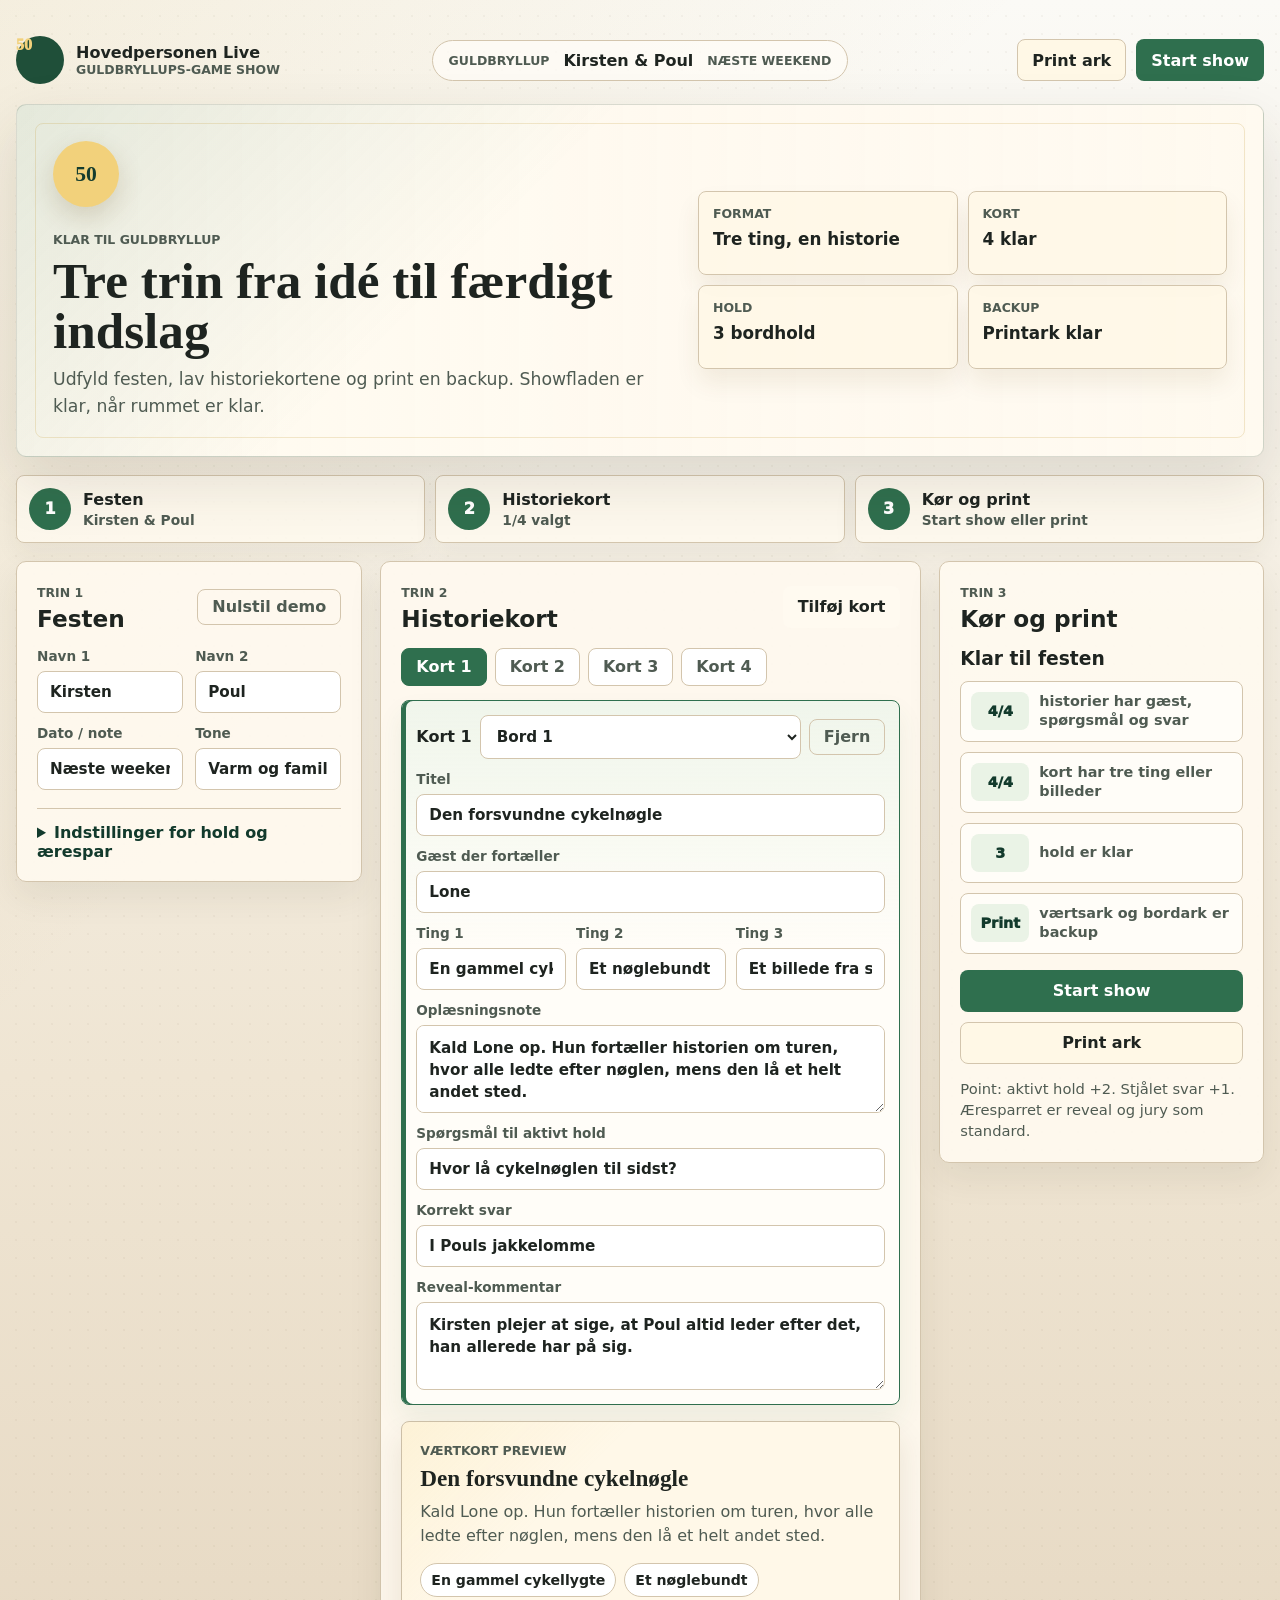
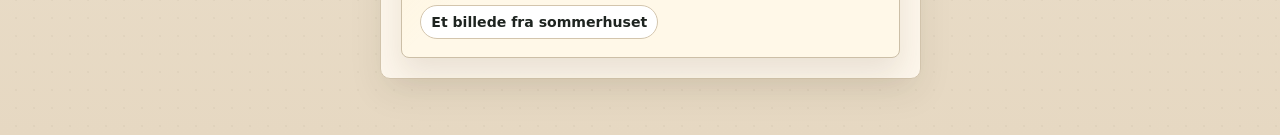
==== index.html @ b7a93ae7 "Initial commit" ====
<!doctype html>
<html lang="da">
  <head>
    <meta charset="UTF-8" />
    <meta name="viewport" content="width=device-width, initial-scale=1.0" />
    <title>Hovedpersonen Live - Guldbryllup</title>
    <link rel="stylesheet" href="./src/styles.css" />
  </head>
  <body>
    <div id="root"></div>
    <script src="./src/content.js"></script>
    <script src="./src/game.js"></script>
    <script src="./src/app.js"></script>
  </body>
</html>
---- src/styles.css ----
:root {
  color-scheme: light;
  --bg: #efe5d3;
  --ink: #1e2420;
  --muted: #4f5b52;
  --stage-muted: rgba(255, 255, 255, 0.7);
  --line: #d3c5ad;
  --surface: #fffaf0;
  --surface-2: #eaf3e6;
  --green: #2f6f4e;
  --green-dark: #123a2c;
  --gold: #c59a36;
  --red: #a84032;
  --blue: #263f63;
  --shadow: 0 24px 60px rgba(56, 47, 30, 0.13);
  font-family: Inter, ui-sans-serif, system-ui, -apple-system, BlinkMacSystemFont, "Segoe UI", sans-serif;
}

* {
  box-sizing: border-box;
}

body {
  margin: 0;
  min-width: 320px;
  background:
    radial-gradient(circle at 16px 16px, rgba(83, 66, 34, 0.045) 0 1px, transparent 1px 100%),
    linear-gradient(135deg, rgba(197, 154, 54, 0.12), transparent 34%),
    linear-gradient(180deg, #fbfaf6 0%, var(--bg) 62%, #e6d8c2 100%);
  background-size: 18px 18px, auto, auto;
  color: var(--ink);
}

button,
input,
textarea,
select {
  font: inherit;
}

button {
  min-height: 42px;
  border: 1px solid transparent;
  border-radius: 8px;
  padding: 0 14px;
  background: var(--surface);
  color: var(--ink);
  font-weight: 800;
  cursor: pointer;
}

button:hover,
button:focus-visible {
  border-color: var(--gold);
  outline: none;
}

.primary {
  background: var(--green);
  color: white;
}

.secondary {
  background: #fff8e6;
  border-color: var(--line);
}

.success {
  background: var(--green-dark);
  color: white;
}

.danger {
  background: var(--red);
  color: white;
}

.ghost {
  min-height: 36px;
  background: transparent;
  border-color: var(--line);
  color: var(--muted);
}

.app-shell {
  width: min(1480px, calc(100% - 32px));
  margin: 0 auto;
  padding: 22px 0 56px;
}

.top-bar {
  display: grid;
  grid-template-columns: 1fr auto 1fr;
  gap: 16px;
  align-items: center;
  padding: 14px 0 20px;
}

.brand,
.event-summary,
.top-actions,
.section-title,
.panel-heading,
.host-controls,
.stage-rail,
.score-strip,
.steal-actions {
  display: flex;
  align-items: center;
}

.brand {
  gap: 12px;
}

.brand-mark {
  display: grid;
  place-items: center;
  width: 48px;
  height: 48px;
  border-radius: 50%;
  background: #1f4f39;
  color: #f2d17b;
  font-family: Georgia, "Times New Roman", serif;
  font-weight: 950;
}

.brand strong,
.brand span,
.event-summary strong,
.event-summary span {
  display: block;
}

.brand div > span,
.event-summary span,
.label {
  color: var(--muted);
  font-size: 0.78rem;
  font-weight: 850;
  letter-spacing: 0;
  text-transform: uppercase;
}

.event-summary {
  justify-self: center;
  gap: 14px;
  padding: 10px 16px;
  border: 1px solid var(--line);
  border-radius: 999px;
  background: rgba(255, 253, 248, 0.76);
}

.top-actions {
  justify-self: end;
  gap: 10px;
}

.setup-hero {
  position: relative;
  display: grid;
  grid-template-columns: minmax(320px, 1.08fr) minmax(360px, 0.92fr);
  gap: 24px;
  align-items: center;
  border: 1px solid rgba(49, 74, 55, 0.18);
  border-radius: 10px;
  padding: clamp(22px, 3vw, 36px);
  background:
    linear-gradient(135deg, rgba(47, 111, 78, 0.13), transparent 38%),
    linear-gradient(90deg, rgba(255, 250, 240, 0.96), rgba(255, 250, 240, 0.82)),
    var(--surface);
  box-shadow: var(--shadow);
}

.setup-hero::after {
  content: "";
  position: absolute;
  inset: 18px;
  border: 1px solid rgba(197, 154, 54, 0.22);
  border-radius: 8px;
  pointer-events: none;
}

.setup-hero-copy {
  position: relative;
  z-index: 1;
}

.anniversary-seal {
  display: grid;
  place-items: center;
  width: 66px;
  height: 66px;
  margin-bottom: 22px;
  border-radius: 50%;
  background: #f2d17b;
  color: #143c2e;
  font-family: Georgia, "Times New Roman", serif;
  font-size: 1.35rem;
  font-weight: 900;
  box-shadow: 0 10px 26px rgba(94, 68, 18, 0.18);
}

.setup-hero h1 {
  max-width: 720px;
  margin: 8px 0 10px;
  font-family: Georgia, "Times New Roman", serif;
  font-size: clamp(2rem, 4vw, 4.5rem);
  font-weight: 700;
  line-height: 0.98;
  letter-spacing: 0;
}

.setup-hero p {
  max-width: 660px;
  margin: 0;
  color: var(--muted);
  font-size: 1.08rem;
  line-height: 1.55;
}

.ready-board {
  position: relative;
  z-index: 1;
  display: grid;
  grid-template-columns: repeat(2, minmax(0, 1fr));
  gap: 10px;
}

.ready-board div {
  min-height: 84px;
  border: 1px solid var(--line);
  border-radius: 8px;
  padding: 14px;
  background: rgba(255, 248, 230, 0.88);
  box-shadow: 0 14px 24px rgba(94, 68, 18, 0.08);
}

.ready-board span {
  display: block;
  color: var(--muted);
  font-size: 0.78rem;
  font-weight: 850;
  text-transform: uppercase;
}

.ready-board strong {
  display: block;
  margin-top: 8px;
  color: var(--ink);
  font-size: 1.05rem;
  line-height: 1.25;
}

.setup-flow {
  margin-top: 18px;
}

.setup-steps {
  display: grid;
  grid-template-columns: repeat(3, minmax(0, 1fr));
  gap: 10px;
  margin: 0 0 18px;
  padding: 0;
  list-style: none;
}

.setup-steps li {
  display: grid;
  grid-template-columns: 42px 1fr;
  gap: 12px;
  align-items: center;
  border: 1px solid var(--line);
  border-radius: 8px;
  padding: 12px;
  background: rgba(255, 250, 240, 0.82);
  box-shadow: 0 10px 24px rgba(56, 47, 30, 0.06);
}

.setup-steps li > span {
  display: grid;
  place-items: center;
  width: 42px;
  height: 42px;
  border-radius: 50%;
  background: var(--green);
  color: white;
  font-weight: 950;
}

.setup-steps strong,
.setup-steps em {
  display: block;
  min-width: 0;
}

.setup-steps em {
  margin-top: 3px;
  color: var(--muted);
  font-size: 0.86rem;
  font-style: normal;
  font-weight: 750;
}

.guided-workspace {
  display: grid;
  grid-template-columns: minmax(270px, 0.8fr) minmax(430px, 1.25fr) minmax(270px, 0.75fr);
  gap: 18px;
  align-items: start;
}

.show-stage {
  overflow: hidden;
  border: 1px solid rgba(49, 74, 55, 0.18);
  border-radius: 10px;
  background:
    radial-gradient(circle at 18% 15%, rgba(242, 209, 123, 0.18), transparent 34%),
    linear-gradient(135deg, rgba(18, 58, 44, 0.98), rgba(8, 31, 25, 0.98)),
    #123a2c;
  color: white;
  box-shadow: var(--shadow);
}

.stage-rail {
  justify-content: space-between;
  gap: 16px;
  padding: 16px 22px;
  border-bottom: 1px solid rgba(255, 255, 255, 0.16);
  color: var(--stage-muted);
  font-weight: 800;
}

.stage-grid {
  display: grid;
  grid-template-columns: minmax(260px, 0.78fr) minmax(360px, 1.22fr);
  gap: 0;
  min-height: 430px;
}

.team-card,
.story-card,
.winner {
  padding: clamp(28px, 5vw, 58px);
}

.team-card {
  display: flex;
  flex-direction: column;
  justify-content: center;
  background:
    linear-gradient(135deg, rgba(255, 255, 255, 0.08), transparent),
    rgba(255, 255, 255, 0.05);
}

.team-card h1,
.winner h1 {
  margin: 12px 0;
  font-size: clamp(2.4rem, 6vw, 5.8rem);
  line-height: 0.95;
  letter-spacing: 0;
}

.show-stage .team-card h1,
.show-stage .winner h1 {
  text-shadow: 0 10px 30px rgba(0, 0, 0, 0.18);
}

.team-card p,
.winner p {
  max-width: 580px;
  color: rgba(255, 255, 255, 0.88);
  font-size: clamp(1rem, 1.6vw, 1.25rem);
  line-height: 1.5;
}

.score-line {
  margin-top: 28px;
  width: fit-content;
  max-width: 100%;
  border: 1px solid rgba(242, 209, 123, 0.44);
  border-radius: 8px;
  padding: 12px 14px;
  background: rgba(242, 209, 123, 0.14);
  color: #fff1bd;
  font-weight: 900;
}

.team-card .label,
.show-stage .label {
  color: var(--stage-muted);
}

.story-card .label,
.setup-hero .label,
.panel .label,
.cases-panel .label {
  color: var(--muted);
}

.story-card {
  background:
    linear-gradient(180deg, rgba(255, 255, 255, 0.76), transparent 42%),
    var(--surface);
  color: var(--ink);
}

.story-card h2 {
  margin: 12px 0 24px;
  font-size: clamp(2rem, 4vw, 4.4rem);
  line-height: 1.03;
  letter-spacing: 0;
}

.clue-grid {
  display: grid;
  grid-template-columns: repeat(3, minmax(0, 1fr));
  gap: 12px;
}

.clue-grid div {
  min-height: 116px;
  border: 1px solid var(--line);
  border-radius: 8px;
  padding: 14px;
  background: #fbf1db;
  box-shadow: inset 0 0 0 1px rgba(255, 255, 255, 0.55);
}

.clue-grid span {
  display: grid;
  place-items: center;
  width: 28px;
  height: 28px;
  border-radius: 50%;
  background: var(--green);
  color: white;
  font-weight: 900;
}

.clue-grid strong {
  display: block;
  margin-top: 16px;
  font-size: 1.08rem;
  line-height: 1.25;
}

.story-prompt {
  margin: 22px 0 0;
  color: var(--muted);
  font-size: 1.05rem;
  line-height: 1.55;
}

.steal-panel {
  display: grid;
  grid-template-columns: 220px 1fr;
  gap: 20px;
  padding: 18px 22px;
  background: #fff8e6;
  color: var(--ink);
}

.steal-panel p {
  margin: 6px 0 0;
  color: var(--muted);
}

.steal-actions {
  flex-wrap: wrap;
  gap: 10px;
}

.host-controls {
  justify-content: flex-end;
  gap: 10px;
  padding: 18px 22px;
  background: rgba(0, 0, 0, 0.16);
}

.winner {
  min-height: 360px;
}

.workspace {
  display: grid;
  grid-template-columns: minmax(320px, 0.9fr) minmax(420px, 1.1fr);
  gap: 18px;
  margin-top: 18px;
}

.panel,
.scoreboard {
  border: 1px solid var(--line);
  border-radius: 10px;
  background: rgba(255, 250, 240, 0.9);
  box-shadow: 0 14px 34px rgba(56, 47, 30, 0.08);
}

.panel {
  padding: 20px;
}

.panel-heading,
.section-title {
  justify-content: space-between;
  gap: 14px;
  margin-bottom: 16px;
}

h2,
h3,
p {
  margin-top: 0;
}

.panel h2,
.section-title h2 {
  margin: 4px 0 0;
  font-size: 1.45rem;
  letter-spacing: 0;
}

.form-grid {
  display: grid;
  grid-template-columns: repeat(2, minmax(0, 1fr));
  gap: 12px;
}

label {
  display: grid;
  gap: 7px;
  color: var(--muted);
  font-size: 0.85rem;
  font-weight: 850;
}

input,
textarea,
select {
  width: 100%;
  border: 1px solid var(--line);
  border-radius: 8px;
  padding: 11px 12px;
  background: white;
  color: var(--ink);
  font-size: 0.95rem;
  font-weight: 650;
}

textarea {
  min-height: 88px;
  resize: vertical;
  line-height: 1.45;
}

input:focus,
textarea:focus,
select:focus {
  border-color: var(--green);
  outline: 3px solid rgba(47, 111, 78, 0.15);
}

.team-editor {
  margin-top: 22px;
}

.advanced-settings {
  margin-top: 18px;
  border-top: 1px solid var(--line);
  padding-top: 14px;
}

.advanced-settings summary {
  color: var(--green-dark);
  font-weight: 900;
  cursor: pointer;
}

.advanced-settings summary:focus-visible {
  outline: 3px solid rgba(47, 111, 78, 0.15);
  outline-offset: 4px;
}

.advanced-settings .form-grid {
  margin-top: 14px;
}

.team-row {
  display: grid;
  grid-template-columns: 1fr 94px auto;
  gap: 8px;
  margin-bottom: 8px;
}

.case-tabs {
  display: flex;
  flex-wrap: wrap;
  gap: 8px;
  margin-bottom: 14px;
}

.case-tabs button {
  min-height: 38px;
  border-color: var(--line);
  background: white;
  color: var(--muted);
}

.case-tabs button.active {
  border-color: var(--green);
  background: var(--green);
  color: white;
}

.case-list {
  display: grid;
  gap: 14px;
}

.case-card {
  display: grid;
  gap: 12px;
  border: 1px solid var(--line);
  border-radius: 8px;
  padding: 14px;
  background: #fffdf8;
}

.case-card.active {
  border-color: var(--green);
  box-shadow: inset 4px 0 0 var(--green), 0 14px 26px rgba(47, 111, 78, 0.08);
}

.story-editor-card {
  background:
    linear-gradient(180deg, rgba(234, 243, 230, 0.72), transparent 35%),
    #fffdf8;
}

.case-head {
  display: grid;
  grid-template-columns: auto 1fr auto;
  gap: 8px;
  align-items: center;
}

.case-select {
  background: var(--surface-2);
  color: var(--green-dark);
}

.clue-editor {
  display: grid;
  grid-template-columns: repeat(3, minmax(0, 1fr));
  gap: 10px;
}

.scoreboard {
  margin-top: 18px;
  padding: 20px;
}

.host-card-preview {
  margin-top: 16px;
  border: 1px solid #ccbfa7;
  border-radius: 8px;
  padding: 18px;
  background:
    linear-gradient(135deg, rgba(242, 209, 123, 0.16), transparent 32%),
    #fff8e8;
  box-shadow: 0 16px 30px rgba(70, 50, 20, 0.1);
}

.host-card-preview h3 {
  margin: 6px 0 8px;
  font-family: Georgia, "Times New Roman", serif;
  font-size: 1.45rem;
}

.host-card-preview p {
  color: var(--muted);
  line-height: 1.48;
}

.host-card-preview div {
  display: flex;
  flex-wrap: wrap;
  gap: 8px;
}

.host-card-preview div span {
  border: 1px solid var(--line);
  border-radius: 999px;
  padding: 8px 10px;
  background: white;
  font-size: 0.88rem;
  font-weight: 850;
}

.score-strip {
  flex-wrap: wrap;
  gap: 10px;
}

.score-chip {
  display: grid;
  grid-template-columns: 32px minmax(90px, auto) auto;
  gap: 10px;
  align-items: center;
  min-height: 54px;
  border: 1px solid var(--line);
  border-radius: 8px;
  padding: 10px 12px;
  background: white;
}

.score-chip span {
  display: grid;
  place-items: center;
  width: 32px;
  height: 32px;
  border-radius: 50%;
  background: #f2d17b;
  font-weight: 950;
}

.score-chip strong {
  min-width: 0;
}

.score-chip em {
  color: var(--green-dark);
  font-style: normal;
  font-weight: 950;
}

.run-panel {
  position: sticky;
  top: 14px;
}

.readiness-list {
  display: grid;
  gap: 10px;
}

.readiness-list h3 {
  margin-bottom: 2px;
}

.readiness-list div {
  display: grid;
  grid-template-columns: 58px 1fr;
  gap: 10px;
  align-items: center;
  border: 1px solid var(--line);
  border-radius: 8px;
  padding: 10px;
  background: #fffdf8;
}

.readiness-list span {
  display: grid;
  place-items: center;
  min-height: 38px;
  border-radius: 8px;
  background: var(--surface-2);
  color: var(--green-dark);
  font-size: 0.9rem;
  font-weight: 950;
}

.readiness-list p {
  margin: 0;
  color: var(--muted);
  font-size: 0.9rem;
  font-weight: 750;
  line-height: 1.35;
}

.run-actions {
  display: grid;
  gap: 10px;
  margin-top: 16px;
}

.run-note {
  margin: 14px 0 0;
  color: var(--muted);
  font-size: 0.92rem;
  line-height: 1.45;
}

.print-sheets {
  display: none;
}

.print-sheets section {
  break-inside: avoid;
}

@media (max-width: 980px) {
  .top-bar,
  .setup-hero,
  .workspace,
  .guided-workspace,
  .setup-steps,
  .stage-grid,
  .steal-panel {
    grid-template-columns: 1fr;
  }

  .event-summary,
  .top-actions {
    justify-self: stretch;
  }

  .event-summary,
  .top-actions,
  .host-controls {
    flex-wrap: wrap;
  }

  .stage-grid {
    min-height: auto;
  }

  .clue-grid,
  .ready-board,
  .clue-editor,
  .form-grid {
    grid-template-columns: 1fr;
  }

  .team-row,
  .case-head {
    grid-template-columns: 1fr;
  }

  .run-panel {
    position: static;
  }
}

@media print {
  body {
    background: white;
    color: black;
  }

  .top-bar,
  .setup-hero,
  .setup-flow,
  .show-stage,
  .workspace,
  .scoreboard {
    display: none !important;
  }

  .app-shell {
    width: auto;
    margin: 0;
    padding: 0;
  }

  .print-sheets {
    display: block;
    font-family: Georgia, "Times New Roman", serif;
  }

  .print-sheets article {
    page-break-after: always;
  }

  .print-sheets h2 {
    margin: 0 0 12px;
    border-bottom: 2px solid black;
    padding-bottom: 8px;
  }

  .print-sheets h3 {
    margin: 18px 0 8px;
  }

  .print-sheets p {
    margin: 0 0 7px;
    line-height: 1.35;
  }
}
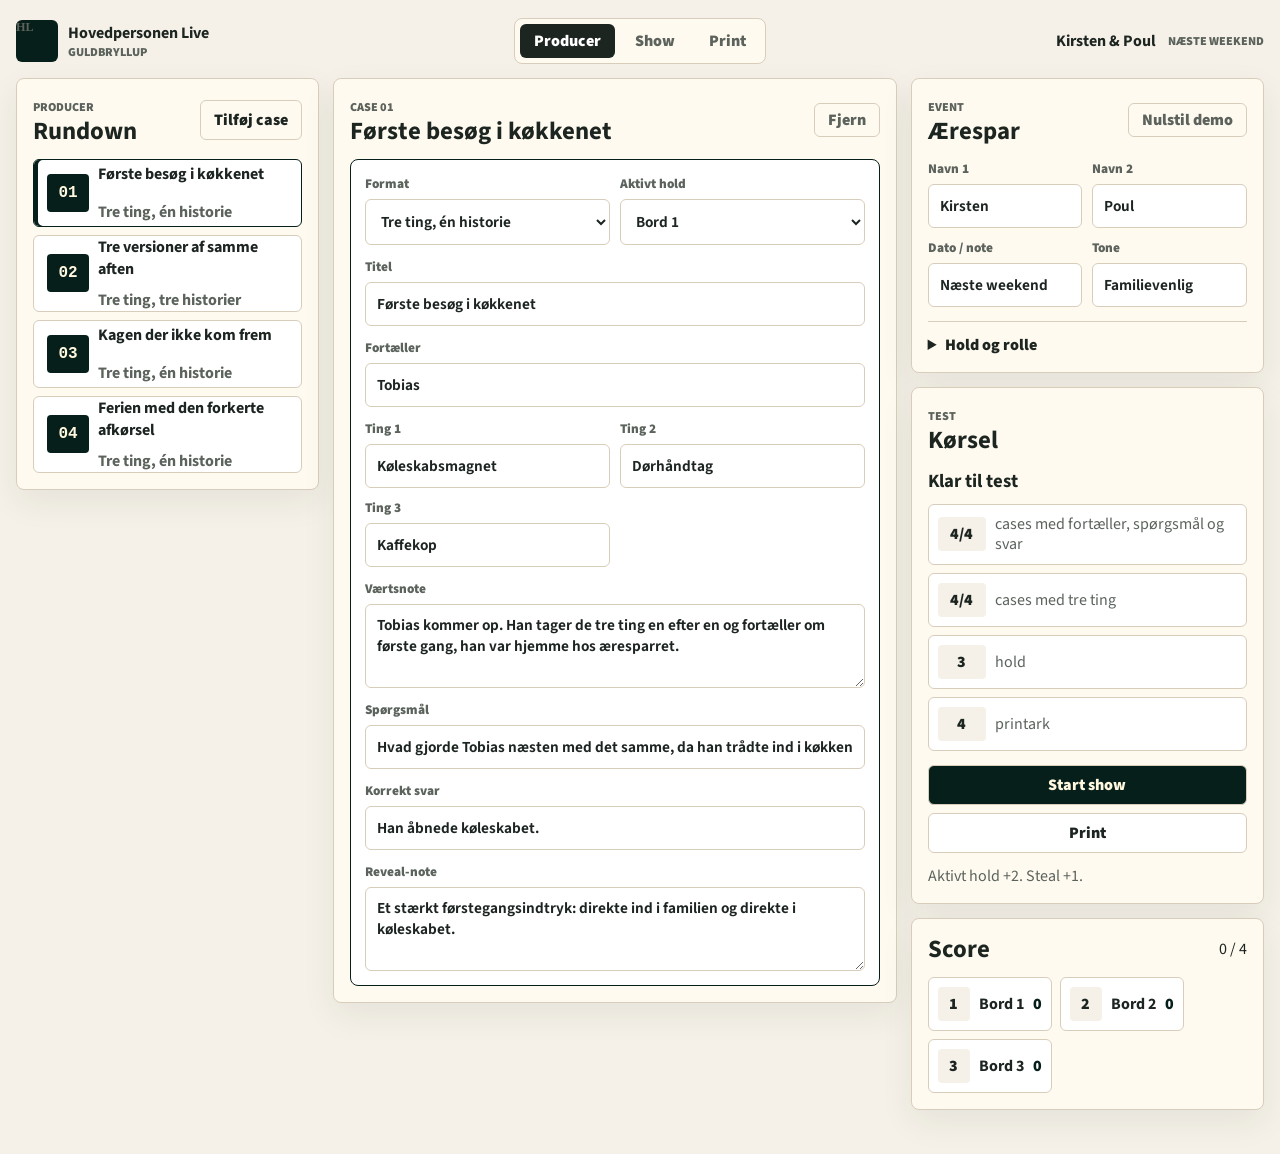
==== commit 34540435: "feat: rebuild Hovedpersonen Live show prototype" ====
--- a/index.html
+++ b/index.html
@@ -4,6 +4,9 @@
     <meta charset="UTF-8" />
     <meta name="viewport" content="width=device-width, initial-scale=1.0" />
     <title>Hovedpersonen Live - Guldbryllup</title>
+    <link rel="preconnect" href="https://fonts.googleapis.com" />
+    <link rel="preconnect" href="https://fonts.gstatic.com" crossorigin />
+    <link href="https://fonts.googleapis.com/css2?family=Source+Sans+3:wght@400;650;800;900&display=swap" rel="stylesheet" />
     <link rel="stylesheet" href="./src/styles.css" />
   </head>
   <body>
--- a/src/styles.css
+++ b/src/styles.css
@@ -1,19 +1,20 @@
 :root {
   color-scheme: light;
-  --bg: #efe5d3;
-  --ink: #1e2420;
-  --muted: #4f5b52;
-  --stage-muted: rgba(255, 255, 255, 0.7);
-  --line: #d3c5ad;
-  --surface: #fffaf0;
-  --surface-2: #eaf3e6;
-  --green: #2f6f4e;
-  --green-dark: #123a2c;
-  --gold: #c59a36;
-  --red: #a84032;
-  --blue: #263f63;
-  --shadow: 0 24px 60px rgba(56, 47, 30, 0.13);
-  font-family: Inter, ui-sans-serif, system-ui, -apple-system, BlinkMacSystemFont, "Segoe UI", sans-serif;
+  --paper: #f5f1e8;
+  --paper-strong: #fffaf0;
+  --ink: #1d2521;
+  --muted: #5b635c;
+  --line: #d8cdbb;
+  --stage: #061f1a;
+  --stage-panel: #10362d;
+  --stage-ink: #fff8df;
+  --stage-muted: rgba(255, 248, 223, 0.72);
+  --signal: #d7b35a;
+  --success: #2e6b47;
+  --danger: #a64235;
+  --info: #315d7d;
+  --shadow: 0 22px 70px rgba(29, 37, 33, 0.14);
+  font-family: "Source Sans 3", "Segoe UI", sans-serif;
 }
 
 * {
@@ -23,11 +24,7 @@
 body {
   margin: 0;
   min-width: 320px;
-  background:
-    radial-gradient(circle at 16px 16px, rgba(83, 66, 34, 0.045) 0 1px, transparent 1px 100%),
-    linear-gradient(135deg, rgba(197, 154, 54, 0.12), transparent 34%),
-    linear-gradient(180deg, #fbfaf6 0%, var(--bg) 62%, #e6d8c2 100%);
-  background-size: 18px 18px, auto, auto;
+  background: var(--paper);
   color: var(--ink);
 }
 
@@ -39,90 +36,93 @@
 }
 
 button {
-  min-height: 42px;
-  border: 1px solid transparent;
-  border-radius: 8px;
-  padding: 0 14px;
-  background: var(--surface);
+  min-height: 40px;
+  border: 1px solid var(--line);
+  border-radius: 6px;
+  padding: 0 13px;
+  background: var(--paper-strong);
   color: var(--ink);
-  font-weight: 800;
+  font-weight: 900;
   cursor: pointer;
 }
 
 button:hover,
-button:focus-visible {
-  border-color: var(--gold);
-  outline: none;
+button:focus-visible,
+input:focus,
+textarea:focus,
+select:focus,
+summary:focus-visible {
+  border-color: var(--info);
+  outline: 3px solid rgba(49, 93, 125, 0.18);
 }
 
 .primary {
-  background: var(--green);
+  background: var(--stage);
+  color: var(--stage-ink);
+}
+
+.secondary {
+  background: white;
+}
+
+.success {
+  background: var(--success);
   color: white;
 }
 
-.secondary {
-  background: #fff8e6;
-  border-color: var(--line);
-}
-
-.success {
-  background: var(--green-dark);
+.danger {
+  background: var(--danger);
   color: white;
 }
 
-.danger {
-  background: var(--red);
-  color: white;
-}
-
 .ghost {
-  min-height: 36px;
+  min-height: 34px;
   background: transparent;
-  border-color: var(--line);
   color: var(--muted);
 }
 
 .app-shell {
   width: min(1480px, calc(100% - 32px));
   margin: 0 auto;
-  padding: 22px 0 56px;
+  padding: 18px 0 44px;
 }
 
 .top-bar {
   display: grid;
-  grid-template-columns: 1fr auto 1fr;
-  gap: 16px;
+  grid-template-columns: minmax(220px, 1fr) auto minmax(220px, 1fr);
+  gap: 14px;
   align-items: center;
-  padding: 14px 0 20px;
+  margin-bottom: 14px;
 }
 
 .brand,
 .event-summary,
-.top-actions,
+.view-tabs,
+.panel-heading,
 .section-title,
-.panel-heading,
+.score-strip,
 .host-controls,
 .stage-rail,
-.score-strip,
-.steal-actions {
+.steal-actions,
+.print-toolbar {
   display: flex;
   align-items: center;
 }
 
 .brand {
-  gap: 12px;
+  gap: 10px;
 }
 
 .brand-mark {
   display: grid;
   place-items: center;
-  width: 48px;
-  height: 48px;
-  border-radius: 50%;
-  background: #1f4f39;
-  color: #f2d17b;
-  font-family: Georgia, "Times New Roman", serif;
-  font-weight: 950;
+  width: 42px;
+  height: 42px;
+  border-radius: 6px;
+  background: var(--stage);
+  color: var(--stage-ink);
+  font-family: Georgia, serif;
+  font-weight: 900;
 }
 
 .brand strong,
@@ -132,406 +132,153 @@
   display: block;
 }
 
-.brand div > span,
+.brand span,
 .event-summary span,
 .label {
   color: var(--muted);
-  font-size: 0.78rem;
-  font-weight: 850;
+  font-size: 0.76rem;
+  font-weight: 900;
   letter-spacing: 0;
   text-transform: uppercase;
 }
 
-.event-summary {
+.view-tabs {
   justify-self: center;
-  gap: 14px;
-  padding: 10px 16px;
-  border: 1px solid var(--line);
-  border-radius: 999px;
-  background: rgba(255, 253, 248, 0.76);
-}
-
-.top-actions {
-  justify-self: end;
-  gap: 10px;
-}
-
-.setup-hero {
-  position: relative;
-  display: grid;
-  grid-template-columns: minmax(320px, 1.08fr) minmax(360px, 0.92fr);
-  gap: 24px;
-  align-items: center;
-  border: 1px solid rgba(49, 74, 55, 0.18);
-  border-radius: 10px;
-  padding: clamp(22px, 3vw, 36px);
-  background:
-    linear-gradient(135deg, rgba(47, 111, 78, 0.13), transparent 38%),
-    linear-gradient(90deg, rgba(255, 250, 240, 0.96), rgba(255, 250, 240, 0.82)),
-    var(--surface);
-  box-shadow: var(--shadow);
-}
-
-.setup-hero::after {
-  content: "";
-  position: absolute;
-  inset: 18px;
-  border: 1px solid rgba(197, 154, 54, 0.22);
-  border-radius: 8px;
-  pointer-events: none;
-}
-
-.setup-hero-copy {
-  position: relative;
-  z-index: 1;
-}
-
-.anniversary-seal {
-  display: grid;
-  place-items: center;
-  width: 66px;
-  height: 66px;
-  margin-bottom: 22px;
-  border-radius: 50%;
-  background: #f2d17b;
-  color: #143c2e;
-  font-family: Georgia, "Times New Roman", serif;
-  font-size: 1.35rem;
-  font-weight: 900;
-  box-shadow: 0 10px 26px rgba(94, 68, 18, 0.18);
-}
-
-.setup-hero h1 {
-  max-width: 720px;
-  margin: 8px 0 10px;
-  font-family: Georgia, "Times New Roman", serif;
-  font-size: clamp(2rem, 4vw, 4.5rem);
-  font-weight: 700;
-  line-height: 0.98;
-  letter-spacing: 0;
-}
-
-.setup-hero p {
-  max-width: 660px;
-  margin: 0;
-  color: var(--muted);
-  font-size: 1.08rem;
-  line-height: 1.55;
-}
-
-.ready-board {
-  position: relative;
-  z-index: 1;
-  display: grid;
-  grid-template-columns: repeat(2, minmax(0, 1fr));
-  gap: 10px;
-}
-
-.ready-board div {
-  min-height: 84px;
+  gap: 6px;
   border: 1px solid var(--line);
   border-radius: 8px;
-  padding: 14px;
-  background: rgba(255, 248, 230, 0.88);
-  box-shadow: 0 14px 24px rgba(94, 68, 18, 0.08);
-}
-
-.ready-board span {
-  display: block;
+  padding: 5px;
+  background: var(--paper-strong);
+}
+
+.view-tabs button {
+  min-height: 34px;
+  border-color: transparent;
+  background: transparent;
   color: var(--muted);
-  font-size: 0.78rem;
-  font-weight: 850;
-  text-transform: uppercase;
-}
-
-.ready-board strong {
-  display: block;
-  margin-top: 8px;
-  color: var(--ink);
-  font-size: 1.05rem;
-  line-height: 1.25;
-}
-
-.setup-flow {
-  margin-top: 18px;
-}
-
-.setup-steps {
-  display: grid;
-  grid-template-columns: repeat(3, minmax(0, 1fr));
-  gap: 10px;
-  margin: 0 0 18px;
-  padding: 0;
-  list-style: none;
-}
-
-.setup-steps li {
-  display: grid;
-  grid-template-columns: 42px 1fr;
+}
+
+.view-tabs button.active {
+  background: var(--ink);
+  color: white;
+}
+
+.event-summary {
+  justify-self: end;
   gap: 12px;
-  align-items: center;
+  text-align: right;
+}
+
+.producer-grid {
+  display: grid;
+  grid-template-columns: minmax(250px, 0.72fr) minmax(420px, 1.34fr) minmax(300px, 0.84fr);
+  gap: 14px;
+  align-items: start;
+}
+
+.side-stack {
+  display: grid;
+  gap: 14px;
+}
+
+.panel,
+.print-preview {
   border: 1px solid var(--line);
   border-radius: 8px;
-  padding: 12px;
-  background: rgba(255, 250, 240, 0.82);
-  box-shadow: 0 10px 24px rgba(56, 47, 30, 0.06);
-}
-
-.setup-steps li > span {
-  display: grid;
-  place-items: center;
-  width: 42px;
-  height: 42px;
-  border-radius: 50%;
-  background: var(--green);
-  color: white;
-  font-weight: 950;
-}
-
-.setup-steps strong,
-.setup-steps em {
-  display: block;
-  min-width: 0;
-}
-
-.setup-steps em {
-  margin-top: 3px;
-  color: var(--muted);
-  font-size: 0.86rem;
-  font-style: normal;
-  font-weight: 750;
-}
-
-.guided-workspace {
-  display: grid;
-  grid-template-columns: minmax(270px, 0.8fr) minmax(430px, 1.25fr) minmax(270px, 0.75fr);
-  gap: 18px;
-  align-items: start;
-}
-
-.show-stage {
-  overflow: hidden;
-  border: 1px solid rgba(49, 74, 55, 0.18);
-  border-radius: 10px;
-  background:
-    radial-gradient(circle at 18% 15%, rgba(242, 209, 123, 0.18), transparent 34%),
-    linear-gradient(135deg, rgba(18, 58, 44, 0.98), rgba(8, 31, 25, 0.98)),
-    #123a2c;
-  color: white;
-  box-shadow: var(--shadow);
-}
-
-.stage-rail {
+  background: var(--paper-strong);
+  box-shadow: 0 12px 34px rgba(29, 37, 33, 0.07);
+}
+
+.panel {
+  padding: 16px;
+}
+
+.panel-heading,
+.section-title,
+.print-toolbar {
   justify-content: space-between;
-  gap: 16px;
-  padding: 16px 22px;
-  border-bottom: 1px solid rgba(255, 255, 255, 0.16);
-  color: var(--stage-muted);
-  font-weight: 800;
-}
-
-.stage-grid {
-  display: grid;
-  grid-template-columns: minmax(260px, 0.78fr) minmax(360px, 1.22fr);
-  gap: 0;
-  min-height: 430px;
-}
-
-.team-card,
-.story-card,
-.winner {
-  padding: clamp(28px, 5vw, 58px);
-}
-
-.team-card {
-  display: flex;
-  flex-direction: column;
-  justify-content: center;
-  background:
-    linear-gradient(135deg, rgba(255, 255, 255, 0.08), transparent),
-    rgba(255, 255, 255, 0.05);
-}
-
-.team-card h1,
-.winner h1 {
-  margin: 12px 0;
-  font-size: clamp(2.4rem, 6vw, 5.8rem);
-  line-height: 0.95;
-  letter-spacing: 0;
-}
-
-.show-stage .team-card h1,
-.show-stage .winner h1 {
-  text-shadow: 0 10px 30px rgba(0, 0, 0, 0.18);
-}
-
-.team-card p,
-.winner p {
-  max-width: 580px;
-  color: rgba(255, 255, 255, 0.88);
-  font-size: clamp(1rem, 1.6vw, 1.25rem);
-  line-height: 1.5;
-}
-
-.score-line {
-  margin-top: 28px;
-  width: fit-content;
-  max-width: 100%;
-  border: 1px solid rgba(242, 209, 123, 0.44);
-  border-radius: 8px;
-  padding: 12px 14px;
-  background: rgba(242, 209, 123, 0.14);
-  color: #fff1bd;
-  font-weight: 900;
-}
-
-.team-card .label,
-.show-stage .label {
-  color: var(--stage-muted);
-}
-
-.story-card .label,
-.setup-hero .label,
-.panel .label,
-.cases-panel .label {
-  color: var(--muted);
-}
-
-.story-card {
-  background:
-    linear-gradient(180deg, rgba(255, 255, 255, 0.76), transparent 42%),
-    var(--surface);
-  color: var(--ink);
-}
-
-.story-card h2 {
-  margin: 12px 0 24px;
-  font-size: clamp(2rem, 4vw, 4.4rem);
-  line-height: 1.03;
-  letter-spacing: 0;
-}
-
-.clue-grid {
-  display: grid;
-  grid-template-columns: repeat(3, minmax(0, 1fr));
   gap: 12px;
-}
-
-.clue-grid div {
-  min-height: 116px;
-  border: 1px solid var(--line);
-  border-radius: 8px;
-  padding: 14px;
-  background: #fbf1db;
-  box-shadow: inset 0 0 0 1px rgba(255, 255, 255, 0.55);
-}
-
-.clue-grid span {
-  display: grid;
-  place-items: center;
-  width: 28px;
-  height: 28px;
-  border-radius: 50%;
-  background: var(--green);
-  color: white;
-  font-weight: 900;
-}
-
-.clue-grid strong {
-  display: block;
-  margin-top: 16px;
-  font-size: 1.08rem;
-  line-height: 1.25;
-}
-
-.story-prompt {
-  margin: 22px 0 0;
-  color: var(--muted);
-  font-size: 1.05rem;
-  line-height: 1.55;
-}
-
-.steal-panel {
-  display: grid;
-  grid-template-columns: 220px 1fr;
-  gap: 20px;
-  padding: 18px 22px;
-  background: #fff8e6;
-  color: var(--ink);
-}
-
-.steal-panel p {
-  margin: 6px 0 0;
-  color: var(--muted);
-}
-
-.steal-actions {
-  flex-wrap: wrap;
-  gap: 10px;
-}
-
-.host-controls {
-  justify-content: flex-end;
-  gap: 10px;
-  padding: 18px 22px;
-  background: rgba(0, 0, 0, 0.16);
-}
-
-.winner {
-  min-height: 360px;
-}
-
-.workspace {
-  display: grid;
-  grid-template-columns: minmax(320px, 0.9fr) minmax(420px, 1.1fr);
-  gap: 18px;
-  margin-top: 18px;
-}
-
-.panel,
-.scoreboard {
-  border: 1px solid var(--line);
-  border-radius: 10px;
-  background: rgba(255, 250, 240, 0.9);
-  box-shadow: 0 14px 34px rgba(56, 47, 30, 0.08);
-}
-
-.panel {
-  padding: 20px;
-}
-
-.panel-heading,
-.section-title {
-  justify-content: space-between;
-  gap: 14px;
-  margin-bottom: 16px;
-}
-
+  margin-bottom: 14px;
+}
+
+h1,
 h2,
 h3,
 p {
   margin-top: 0;
 }
 
+h1,
+h2,
+.team-card h1,
+.story-card h2 {
+  letter-spacing: 0;
+}
+
 .panel h2,
-.section-title h2 {
-  margin: 4px 0 0;
-  font-size: 1.45rem;
-  letter-spacing: 0;
-}
-
-.form-grid {
+.print-toolbar h2 {
+  margin: 3px 0 0;
+  font-size: 1.55rem;
+  line-height: 1;
+}
+
+.rundown-list {
+  display: grid;
+  gap: 8px;
+}
+
+.rundown-row {
+  display: grid;
+  grid-template-columns: 42px 1fr;
+  gap: 9px;
+  align-items: center;
+  min-height: 68px;
+  width: 100%;
+  text-align: left;
+  background: white;
+}
+
+.rundown-row.active {
+  border-color: var(--stage);
+  box-shadow: inset 4px 0 0 var(--stage);
+}
+
+.rundown-row span {
+  grid-row: span 2;
+  display: grid;
+  place-items: center;
+  min-height: 38px;
+  border-radius: 4px;
+  background: var(--stage);
+  color: var(--stage-ink);
+  font-family: Consolas, "IBM Plex Mono", monospace;
+}
+
+.rundown-row strong,
+.rundown-row em {
+  min-width: 0;
+}
+
+.rundown-row em {
+  color: var(--muted);
+  font-style: normal;
+  font-weight: 700;
+}
+
+.form-grid,
+.case-head,
+.clue-editor {
   display: grid;
   grid-template-columns: repeat(2, minmax(0, 1fr));
-  gap: 12px;
+  gap: 10px;
 }
 
 label {
   display: grid;
-  gap: 7px;
+  gap: 6px;
   color: var(--muted);
-  font-size: 0.85rem;
-  font-weight: 850;
+  font-size: 0.83rem;
+  font-weight: 900;
 }
 
 input,
@@ -539,82 +286,46 @@
 select {
   width: 100%;
   border: 1px solid var(--line);
-  border-radius: 8px;
-  padding: 11px 12px;
+  border-radius: 6px;
+  padding: 10px 11px;
   background: white;
   color: var(--ink);
-  font-size: 0.95rem;
+  font-size: 0.96rem;
   font-weight: 650;
 }
 
 textarea {
-  min-height: 88px;
+  min-height: 84px;
   resize: vertical;
-  line-height: 1.45;
-}
-
-input:focus,
-textarea:focus,
-select:focus {
-  border-color: var(--green);
-  outline: 3px solid rgba(47, 111, 78, 0.15);
-}
-
+  line-height: 1.4;
+}
+
+.advanced-settings {
+  margin-top: 14px;
+  border-top: 1px solid var(--line);
+  padding-top: 12px;
+}
+
+.advanced-settings summary {
+  color: var(--ink);
+  font-weight: 900;
+  cursor: pointer;
+}
+
+.advanced-settings .form-grid,
 .team-editor {
-  margin-top: 22px;
-}
-
-.advanced-settings {
-  margin-top: 18px;
-  border-top: 1px solid var(--line);
-  padding-top: 14px;
-}
-
-.advanced-settings summary {
-  color: var(--green-dark);
-  font-weight: 900;
-  cursor: pointer;
-}
-
-.advanced-settings summary:focus-visible {
-  outline: 3px solid rgba(47, 111, 78, 0.15);
-  outline-offset: 4px;
-}
-
-.advanced-settings .form-grid {
-  margin-top: 14px;
+  margin-top: 12px;
 }
 
 .team-row {
   display: grid;
-  grid-template-columns: 1fr 94px auto;
+  grid-template-columns: 1fr 80px auto;
   gap: 8px;
   margin-bottom: 8px;
 }
 
-.case-tabs {
-  display: flex;
-  flex-wrap: wrap;
-  gap: 8px;
-  margin-bottom: 14px;
-}
-
-.case-tabs button {
-  min-height: 38px;
-  border-color: var(--line);
-  background: white;
-  color: var(--muted);
-}
-
-.case-tabs button.active {
-  border-color: var(--green);
-  background: var(--green);
-  color: white;
-}
-
-.case-list {
-  display: grid;
-  gap: 14px;
+.case-workbench {
+  min-width: 0;
 }
 
 .case-card {
@@ -623,222 +334,394 @@
   border: 1px solid var(--line);
   border-radius: 8px;
   padding: 14px;
-  background: #fffdf8;
+  background: white;
 }
 
 .case-card.active {
-  border-color: var(--green);
-  box-shadow: inset 4px 0 0 var(--green), 0 14px 26px rgba(47, 111, 78, 0.08);
-}
-
-.story-editor-card {
-  background:
-    linear-gradient(180deg, rgba(234, 243, 230, 0.72), transparent 35%),
-    #fffdf8;
-}
-
-.case-head {
-  display: grid;
-  grid-template-columns: auto 1fr auto;
+  border-color: var(--stage);
+}
+
+.option-editor {
+  display: grid;
+  grid-template-columns: repeat(3, minmax(0, 1fr));
+  gap: 10px;
+}
+
+fieldset {
+  min-width: 0;
+  margin: 0;
+  border: 1px solid var(--line);
+  border-radius: 6px;
+  padding: 10px;
+  background: #fbfaf6;
+}
+
+legend {
+  padding: 0 6px;
+  font-weight: 900;
+}
+
+.check-row {
+  display: flex;
+  grid-template-columns: none;
   gap: 8px;
   align-items: center;
-}
-
-.case-select {
-  background: var(--surface-2);
-  color: var(--green-dark);
-}
-
-.clue-editor {
-  display: grid;
-  grid-template-columns: repeat(3, minmax(0, 1fr));
-  gap: 10px;
-}
-
-.scoreboard {
-  margin-top: 18px;
-  padding: 20px;
-}
-
-.host-card-preview {
-  margin-top: 16px;
-  border: 1px solid #ccbfa7;
-  border-radius: 8px;
-  padding: 18px;
-  background:
-    linear-gradient(135deg, rgba(242, 209, 123, 0.16), transparent 32%),
-    #fff8e8;
-  box-shadow: 0 16px 30px rgba(70, 50, 20, 0.1);
-}
-
-.host-card-preview h3 {
-  margin: 6px 0 8px;
-  font-family: Georgia, "Times New Roman", serif;
-  font-size: 1.45rem;
-}
-
-.host-card-preview p {
-  color: var(--muted);
-  line-height: 1.48;
-}
-
-.host-card-preview div {
-  display: flex;
-  flex-wrap: wrap;
+  margin-top: 8px;
+}
+
+.check-row input {
+  width: auto;
+}
+
+.readiness-list {
+  display: grid;
   gap: 8px;
-}
-
-.host-card-preview div span {
-  border: 1px solid var(--line);
-  border-radius: 999px;
-  padding: 8px 10px;
-  background: white;
-  font-size: 0.88rem;
-  font-weight: 850;
-}
-
-.score-strip {
-  flex-wrap: wrap;
-  gap: 10px;
-}
-
-.score-chip {
-  display: grid;
-  grid-template-columns: 32px minmax(90px, auto) auto;
-  gap: 10px;
-  align-items: center;
-  min-height: 54px;
-  border: 1px solid var(--line);
-  border-radius: 8px;
-  padding: 10px 12px;
-  background: white;
-}
-
-.score-chip span {
-  display: grid;
-  place-items: center;
-  width: 32px;
-  height: 32px;
-  border-radius: 50%;
-  background: #f2d17b;
-  font-weight: 950;
-}
-
-.score-chip strong {
-  min-width: 0;
-}
-
-.score-chip em {
-  color: var(--green-dark);
-  font-style: normal;
-  font-weight: 950;
-}
-
-.run-panel {
-  position: sticky;
-  top: 14px;
-}
-
-.readiness-list {
-  display: grid;
-  gap: 10px;
 }
 
 .readiness-list h3 {
   margin-bottom: 2px;
 }
 
-.readiness-list div {
-  display: grid;
-  grid-template-columns: 58px 1fr;
-  gap: 10px;
+.readiness-list div,
+.score-chip {
+  display: grid;
+  grid-template-columns: 48px 1fr;
+  gap: 9px;
   align-items: center;
   border: 1px solid var(--line);
-  border-radius: 8px;
-  padding: 10px;
-  background: #fffdf8;
-}
-
-.readiness-list span {
+  border-radius: 6px;
+  padding: 9px;
+  background: white;
+}
+
+.readiness-list span,
+.score-chip span {
   display: grid;
   place-items: center;
-  min-height: 38px;
-  border-radius: 8px;
-  background: var(--surface-2);
-  color: var(--green-dark);
-  font-size: 0.9rem;
-  font-weight: 950;
+  min-height: 34px;
+  border-radius: 4px;
+  background: var(--paper);
+  font-weight: 900;
 }
 
 .readiness-list p {
   margin: 0;
   color: var(--muted);
-  font-size: 0.9rem;
-  font-weight: 750;
+  line-height: 1.3;
+}
+
+.run-actions {
+  display: grid;
+  gap: 8px;
+  margin-top: 14px;
+}
+
+.run-note {
+  margin: 12px 0 0;
+  color: var(--muted);
+}
+
+.score-strip {
+  flex-wrap: wrap;
+  gap: 8px;
+}
+
+.score-chip {
+  grid-template-columns: 32px 1fr auto;
+}
+
+.score-chip em {
+  color: var(--stage);
+  font-style: normal;
+  font-weight: 900;
+}
+
+.show-stage {
+  overflow: hidden;
+  min-height: calc(100vh - 110px);
+  border-radius: 8px;
+  background: var(--stage);
+  color: var(--stage-ink);
+  box-shadow: var(--shadow);
+}
+
+.stage-rail {
+  justify-content: space-between;
+  gap: 14px;
+  padding: 15px 20px;
+  border-bottom: 1px solid rgba(255, 248, 223, 0.16);
+  background: rgba(255, 255, 255, 0.04);
+  color: var(--stage-muted);
+  font-family: Consolas, "IBM Plex Mono", monospace;
+  font-weight: 900;
+}
+
+.stage-grid {
+  display: grid;
+  grid-template-columns: minmax(260px, 0.72fr) minmax(420px, 1.28fr);
+  min-height: calc(100vh - 230px);
+}
+
+.team-card,
+.story-card,
+.winner {
+  padding: clamp(30px, 5vw, 66px);
+}
+
+.team-card {
+  display: flex;
+  flex-direction: column;
+  justify-content: center;
+  background: var(--stage-panel);
+}
+
+.team-card h1,
+.winner h1 {
+  margin: 10px 0 16px;
+  font-family: Georgia, "Times New Roman", serif;
+  font-size: clamp(3.4rem, 8vw, 7.2rem);
+  line-height: 0.86;
+}
+
+.team-card p,
+.winner p {
+  max-width: 560px;
+  margin-bottom: 0;
+  color: var(--stage-muted);
+  font-size: clamp(1.1rem, 1.8vw, 1.45rem);
   line-height: 1.35;
 }
 
-.run-actions {
-  display: grid;
+.score-line {
+  width: fit-content;
+  max-width: 100%;
+  margin-top: 28px;
+  border: 1px solid rgba(215, 179, 90, 0.48);
+  border-radius: 6px;
+  padding: 12px 14px;
+  background: rgba(215, 179, 90, 0.14);
+  color: var(--stage-ink);
+  font-family: Consolas, "IBM Plex Mono", monospace;
+  font-weight: 900;
+}
+
+.show-stage .label {
+  color: var(--stage-muted);
+}
+
+.story-card {
+  display: flex;
+  flex-direction: column;
+  justify-content: center;
+  background: linear-gradient(180deg, rgba(255, 255, 255, 0.08), transparent 40%);
+}
+
+.story-card h2 {
+  max-width: 980px;
+  margin: 10px 0 24px;
+  font-family: Georgia, "Times New Roman", serif;
+  font-size: clamp(2.7rem, 5.2vw, 5.4rem);
+  line-height: 0.98;
+}
+
+.clue-grid,
+.choice-grid {
+  display: grid;
+  grid-template-columns: repeat(3, minmax(0, 1fr));
   gap: 10px;
-  margin-top: 16px;
-}
-
-.run-note {
-  margin: 14px 0 0;
+}
+
+.clue-grid div,
+.choice-grid div {
+  min-height: 120px;
+  border: 1px solid rgba(255, 248, 223, 0.24);
+  border-radius: 6px;
+  padding: 14px;
+  background: rgba(255, 248, 223, 0.08);
+}
+
+.choice-grid div.correct {
+  border-color: var(--signal);
+  background: rgba(215, 179, 90, 0.22);
+}
+
+.clue-grid span,
+.choice-grid span {
+  display: grid;
+  place-items: center;
+  width: 30px;
+  height: 30px;
+  border-radius: 4px;
+  background: var(--signal);
+  color: #17130b;
+  font-weight: 900;
+}
+
+.clue-grid strong,
+.choice-grid strong {
+  display: block;
+  margin-top: 18px;
+  font-size: 1.18rem;
+  line-height: 1.2;
+}
+
+.choice-grid p {
+  margin: 10px 0 0;
+  color: var(--stage-muted);
+  line-height: 1.35;
+}
+
+.story-prompt {
+  max-width: 900px;
+  margin: 22px 0 0;
+  color: var(--stage-muted);
+  font-size: clamp(1rem, 1.4vw, 1.2rem);
+  line-height: 1.45;
+}
+
+.show-stage.is-reveal .story-card {
+  background: linear-gradient(180deg, rgba(215, 179, 90, 0.16), transparent 45%);
+}
+
+.show-stage.is-reveal .story-card h2 {
+  color: #ffe19a;
+}
+
+.steal-panel {
+  display: grid;
+  grid-template-columns: 220px 1fr;
+  gap: 18px;
+  padding: 16px 20px;
+  background: #fff8df;
+  color: var(--ink);
+}
+
+.steal-panel p {
+  margin: 6px 0 0;
   color: var(--muted);
-  font-size: 0.92rem;
-  line-height: 1.45;
+}
+
+.steal-actions {
+  flex-wrap: wrap;
+  gap: 8px;
+}
+
+.host-controls {
+  justify-content: flex-end;
+  gap: 8px;
+  padding: 16px 20px;
+  background: rgba(0, 0, 0, 0.26);
+}
+
+.host-controls .secondary {
+  color: var(--ink);
+}
+
+.winner {
+  min-height: 520px;
+}
+
+.final-scores {
+  display: grid;
+  gap: 10px;
+  max-width: 720px;
+  margin-top: 28px;
+}
+
+.final-scores div {
+  display: grid;
+  grid-template-columns: 52px 1fr auto;
+  gap: 12px;
+  align-items: center;
+  border: 1px solid rgba(255, 248, 223, 0.22);
+  border-radius: 6px;
+  padding: 12px;
+  background: rgba(255, 255, 255, 0.06);
+}
+
+.final-scores span,
+.final-scores em {
+  font-family: Consolas, "IBM Plex Mono", monospace;
+  font-style: normal;
+  font-weight: 900;
+}
+
+.print-preview {
+  padding: 18px;
+}
+
+.print-grid {
+  display: grid;
+  grid-template-columns: repeat(2, minmax(0, 1fr));
+  gap: 14px;
+}
+
+.print-sheet {
+  break-inside: avoid;
+  border: 1px solid #111;
+  border-radius: 0;
+  padding: 18px;
+  background: white;
+  color: #111;
+  box-shadow: none;
+  font-family: Georgia, "Times New Roman", serif;
+}
+
+.print-sheet h2 {
+  margin: 0 0 12px;
+  border-bottom: 2px solid #111;
+  padding-bottom: 8px;
+}
+
+.print-sheet h3 {
+  margin: 18px 0 7px;
+}
+
+.print-sheet p {
+  margin: 0 0 7px;
+  line-height: 1.35;
 }
 
 .print-sheets {
   display: none;
 }
 
-.print-sheets section {
-  break-inside: avoid;
-}
-
-@media (max-width: 980px) {
+@media (max-width: 1080px) {
   .top-bar,
-  .setup-hero,
-  .workspace,
-  .guided-workspace,
-  .setup-steps,
+  .producer-grid,
   .stage-grid,
-  .steal-panel {
+  .steal-panel,
+  .print-grid {
     grid-template-columns: 1fr;
   }
 
   .event-summary,
-  .top-actions {
+  .view-tabs {
     justify-self: stretch;
   }
 
-  .event-summary,
-  .top-actions,
-  .host-controls {
+  .view-tabs,
+  .host-controls,
+  .stage-rail {
     flex-wrap: wrap;
   }
 
+  .show-stage,
   .stage-grid {
     min-height: auto;
   }
 
+  .option-editor,
   .clue-grid,
-  .ready-board,
+  .choice-grid,
   .clue-editor,
-  .form-grid {
-    grid-template-columns: 1fr;
-  }
-
-  .team-row,
+  .form-grid,
   .case-head {
     grid-template-columns: 1fr;
   }
 
-  .run-panel {
-    position: static;
+  .team-row {
+    grid-template-columns: 1fr;
   }
 }
 
@@ -849,11 +732,9 @@
   }
 
   .top-bar,
-  .setup-hero,
-  .setup-flow,
+  .producer-grid,
   .show-stage,
-  .workspace,
-  .scoreboard {
+  .print-preview {
     display: none !important;
   }
 
@@ -865,25 +746,11 @@
 
   .print-sheets {
     display: block;
-    font-family: Georgia, "Times New Roman", serif;
-  }
-
-  .print-sheets article {
+  }
+
+  .print-sheet {
     page-break-after: always;
-  }
-
-  .print-sheets h2 {
-    margin: 0 0 12px;
-    border-bottom: 2px solid black;
-    padding-bottom: 8px;
-  }
-
-  .print-sheets h3 {
-    margin: 18px 0 8px;
-  }
-
-  .print-sheets p {
-    margin: 0 0 7px;
-    line-height: 1.35;
-  }
-}
+    border: 0;
+    padding: 0;
+  }
+}
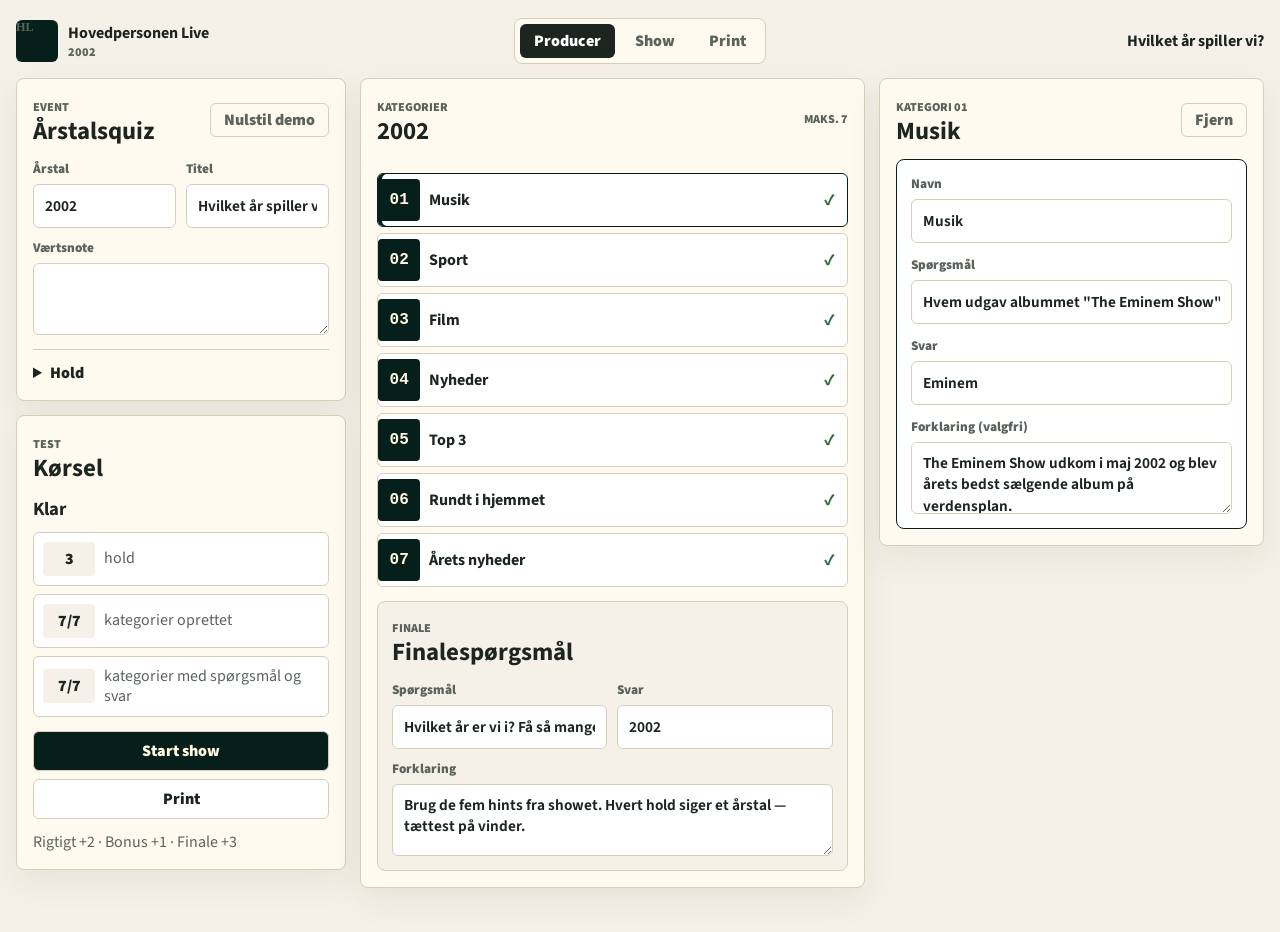
==== commit 4b47dff6: "feat: rebuild as årstalsquiz format Replace Tre ting format with årstalsquiz: year-anchored TV-quiz " ====
--- a/index.html
+++ b/index.html
@@ -3,7 +3,7 @@
   <head>
     <meta charset="UTF-8" />
     <meta name="viewport" content="width=device-width, initial-scale=1.0" />
-    <title>Hovedpersonen Live - Guldbryllup</title>
+    <title>Hovedpersonen Live — Årstalsquiz</title>
     <link rel="preconnect" href="https://fonts.googleapis.com" />
     <link rel="preconnect" href="https://fonts.gstatic.com" crossorigin />
     <link href="https://fonts.googleapis.com/css2?family=Source+Sans+3:wght@400;650;800;900&display=swap" rel="stylesheet" />
--- a/src/styles.css
+++ b/src/styles.css
@@ -17,9 +17,7 @@
   font-family: "Source Sans 3", "Segoe UI", sans-serif;
 }
 
-* {
-  box-sizing: border-box;
-}
+* { box-sizing: border-box; }
 
 body {
   margin: 0;
@@ -28,12 +26,7 @@
   color: var(--ink);
 }
 
-button,
-input,
-textarea,
-select {
-  font: inherit;
-}
+button, input, textarea, select { font: inherit; }
 
 button {
   min-height: 40px;
@@ -46,40 +39,17 @@
   cursor: pointer;
 }
 
-button:hover,
-button:focus-visible,
-input:focus,
-textarea:focus,
-select:focus,
-summary:focus-visible {
+button:hover, button:focus-visible,
+input:focus, textarea:focus, select:focus, summary:focus-visible {
   border-color: var(--info);
   outline: 3px solid rgba(49, 93, 125, 0.18);
 }
 
-.primary {
-  background: var(--stage);
-  color: var(--stage-ink);
-}
-
-.secondary {
-  background: white;
-}
-
-.success {
-  background: var(--success);
-  color: white;
-}
-
-.danger {
-  background: var(--danger);
-  color: white;
-}
-
-.ghost {
-  min-height: 34px;
-  background: transparent;
-  color: var(--muted);
-}
+.primary { background: var(--stage); color: var(--stage-ink); }
+.secondary { background: white; }
+.success { background: var(--success); color: white; }
+.danger { background: var(--danger); color: white; }
+.ghost { min-height: 34px; background: transparent; color: var(--muted); }
 
 .app-shell {
   width: min(1480px, calc(100% - 32px));
@@ -87,6 +57,8 @@
   padding: 18px 0 44px;
 }
 
+/* ── TOP BAR ──────────────────────────────────────────────── */
+
 .top-bar {
   display: grid;
   grid-template-columns: minmax(220px, 1fr) auto minmax(220px, 1fr);
@@ -95,23 +67,14 @@
   margin-bottom: 14px;
 }
 
-.brand,
-.event-summary,
-.view-tabs,
-.panel-heading,
-.section-title,
-.score-strip,
-.host-controls,
-.stage-rail,
-.steal-actions,
-.print-toolbar {
+.brand, .event-summary, .view-tabs, .panel-heading, .section-title,
+.live-score, .live-score-row, .bonus-actions, .host-controls,
+.stage-rail, .print-toolbar {
   display: flex;
   align-items: center;
 }
 
-.brand {
-  gap: 10px;
-}
+.brand { gap: 10px; }
 
 .brand-mark {
   display: grid;
@@ -125,16 +88,10 @@
   font-weight: 900;
 }
 
-.brand strong,
-.brand span,
-.event-summary strong,
-.event-summary span {
-  display: block;
-}
-
-.brand span,
-.event-summary span,
-.label {
+.brand strong, .brand span,
+.event-summary strong, .event-summary span { display: block; }
+
+.brand span, .event-summary span, .label {
   color: var(--muted);
   font-size: 0.76rem;
   font-weight: 900;
@@ -158,116 +115,45 @@
   color: var(--muted);
 }
 
-.view-tabs button.active {
-  background: var(--ink);
-  color: white;
-}
-
-.event-summary {
-  justify-self: end;
-  gap: 12px;
-  text-align: right;
-}
+.view-tabs button.active { background: var(--ink); color: white; }
+
+.event-summary { justify-self: end; gap: 12px; text-align: right; }
+
+/* ── PRODUCER ────────────────────────────────────────────── */
 
 .producer-grid {
   display: grid;
-  grid-template-columns: minmax(250px, 0.72fr) minmax(420px, 1.34fr) minmax(300px, 0.84fr);
+  grid-template-columns: minmax(250px, 0.72fr) minmax(340px, 1.1fr) minmax(300px, 0.84fr);
   gap: 14px;
   align-items: start;
 }
 
-.side-stack {
-  display: grid;
-  gap: 14px;
-}
-
-.panel,
-.print-preview {
+.side-stack { display: grid; gap: 14px; }
+
+.panel, .print-preview {
   border: 1px solid var(--line);
   border-radius: 8px;
   background: var(--paper-strong);
   box-shadow: 0 12px 34px rgba(29, 37, 33, 0.07);
 }
 
-.panel {
-  padding: 16px;
-}
-
-.panel-heading,
-.section-title,
-.print-toolbar {
+.panel { padding: 16px; }
+
+.panel-heading, .section-title, .print-toolbar {
   justify-content: space-between;
   gap: 12px;
   margin-bottom: 14px;
 }
 
-h1,
-h2,
-h3,
-p {
-  margin-top: 0;
-}
-
-h1,
-h2,
-.team-card h1,
-.story-card h2 {
-  letter-spacing: 0;
-}
-
-.panel h2,
-.print-toolbar h2 {
+h1, h2, h3, p { margin-top: 0; }
+
+.panel h2, .print-toolbar h2 {
   margin: 3px 0 0;
   font-size: 1.55rem;
   line-height: 1;
 }
 
-.rundown-list {
-  display: grid;
-  gap: 8px;
-}
-
-.rundown-row {
-  display: grid;
-  grid-template-columns: 42px 1fr;
-  gap: 9px;
-  align-items: center;
-  min-height: 68px;
-  width: 100%;
-  text-align: left;
-  background: white;
-}
-
-.rundown-row.active {
-  border-color: var(--stage);
-  box-shadow: inset 4px 0 0 var(--stage);
-}
-
-.rundown-row span {
-  grid-row: span 2;
-  display: grid;
-  place-items: center;
-  min-height: 38px;
-  border-radius: 4px;
-  background: var(--stage);
-  color: var(--stage-ink);
-  font-family: Consolas, "IBM Plex Mono", monospace;
-}
-
-.rundown-row strong,
-.rundown-row em {
-  min-width: 0;
-}
-
-.rundown-row em {
-  color: var(--muted);
-  font-style: normal;
-  font-weight: 700;
-}
-
-.form-grid,
-.case-head,
-.clue-editor {
+.form-grid {
   display: grid;
   grid-template-columns: repeat(2, minmax(0, 1fr));
   gap: 10px;
@@ -281,9 +167,7 @@
   font-weight: 900;
 }
 
-input,
-textarea,
-select {
+input, textarea, select {
   width: 100%;
   border: 1px solid var(--line);
   border-radius: 6px;
@@ -294,11 +178,7 @@
   font-weight: 650;
 }
 
-textarea {
-  min-height: 84px;
-  resize: vertical;
-  line-height: 1.4;
-}
+textarea { min-height: 72px; resize: vertical; line-height: 1.4; }
 
 .advanced-settings {
   margin-top: 14px;
@@ -306,86 +186,22 @@
   padding-top: 12px;
 }
 
-.advanced-settings summary {
-  color: var(--ink);
-  font-weight: 900;
-  cursor: pointer;
-}
-
-.advanced-settings .form-grid,
-.team-editor {
-  margin-top: 12px;
-}
+.advanced-settings summary { color: var(--ink); font-weight: 900; cursor: pointer; }
+
+.team-editor { display: grid; gap: 6px; }
 
 .team-row {
   display: grid;
-  grid-template-columns: 1fr 80px auto;
+  grid-template-columns: 1fr 72px auto;
   gap: 8px;
-  margin-bottom: 8px;
-}
-
-.case-workbench {
-  min-width: 0;
-}
-
-.case-card {
-  display: grid;
-  gap: 12px;
-  border: 1px solid var(--line);
-  border-radius: 8px;
-  padding: 14px;
-  background: white;
-}
-
-.case-card.active {
-  border-color: var(--stage);
-}
-
-.option-editor {
-  display: grid;
-  grid-template-columns: repeat(3, minmax(0, 1fr));
-  gap: 10px;
-}
-
-fieldset {
-  min-width: 0;
-  margin: 0;
-  border: 1px solid var(--line);
-  border-radius: 6px;
-  padding: 10px;
-  background: #fbfaf6;
-}
-
-legend {
-  padding: 0 6px;
-  font-weight: 900;
-}
-
-.check-row {
-  display: flex;
-  grid-template-columns: none;
-  gap: 8px;
-  align-items: center;
-  margin-top: 8px;
-}
-
-.check-row input {
-  width: auto;
-}
-
-.readiness-list {
-  display: grid;
-  gap: 8px;
-}
-
-.readiness-list h3 {
-  margin-bottom: 2px;
-}
-
-.readiness-list div,
-.score-chip {
-  display: grid;
-  grid-template-columns: 48px 1fr;
+}
+
+.readiness-list { display: grid; gap: 8px; }
+.readiness-list h3 { margin-bottom: 2px; }
+
+.readiness-list div {
+  display: grid;
+  grid-template-columns: 52px 1fr;
   gap: 9px;
   align-items: center;
   border: 1px solid var(--line);
@@ -394,8 +210,7 @@
   background: white;
 }
 
-.readiness-list span,
-.score-chip span {
+.readiness-list span {
   display: grid;
   place-items: center;
   min-height: 34px;
@@ -404,37 +219,76 @@
   font-weight: 900;
 }
 
-.readiness-list p {
-  margin: 0;
-  color: var(--muted);
-  line-height: 1.3;
-}
-
-.run-actions {
-  display: grid;
-  gap: 8px;
-  margin-top: 14px;
-}
-
-.run-note {
-  margin: 12px 0 0;
-  color: var(--muted);
-}
-
-.score-strip {
-  flex-wrap: wrap;
-  gap: 8px;
-}
-
-.score-chip {
-  grid-template-columns: 32px 1fr auto;
-}
-
-.score-chip em {
-  color: var(--stage);
-  font-style: normal;
-  font-weight: 900;
-}
+.readiness-list p { margin: 0; color: var(--muted); line-height: 1.3; }
+
+.run-actions { display: grid; gap: 8px; margin-top: 14px; }
+.run-note { margin: 12px 0 0; color: var(--muted); }
+
+/* Categories panel */
+
+.categories-panel { display: grid; gap: 14px; }
+
+.cat-editor-list { display: grid; gap: 6px; }
+
+.cat-editor-row {
+  display: grid;
+  grid-template-columns: 42px 1fr auto;
+  gap: 9px;
+  align-items: center;
+  min-height: 54px;
+  width: 100%;
+  text-align: left;
+  background: white;
+  border: 1px solid var(--line);
+  border-radius: 6px;
+  padding: 0 12px 0 0;
+}
+
+.cat-editor-row.active {
+  border-color: var(--stage);
+  box-shadow: inset 4px 0 0 var(--stage);
+}
+
+.cat-index {
+  display: grid;
+  place-items: center;
+  min-height: 42px;
+  border-radius: 4px;
+  background: var(--stage);
+  color: var(--stage-ink);
+  font-family: Consolas, "IBM Plex Mono", monospace;
+  font-weight: 900;
+}
+
+.cat-status {
+  color: var(--success);
+  font-weight: 900;
+}
+
+.finale-mini {
+  background: var(--paper);
+  border: 1px solid var(--line);
+  border-radius: 8px;
+  padding: 14px;
+  box-shadow: none;
+}
+
+/* Category workbench */
+
+.cat-workbench { min-width: 0; }
+
+.case-card {
+  display: grid;
+  gap: 12px;
+  border: 1px solid var(--line);
+  border-radius: 8px;
+  padding: 14px;
+  background: white;
+}
+
+.case-card.active { border-color: var(--stage); }
+
+/* ── SHOW STAGE ──────────────────────────────────────────── */
 
 .show-stage {
   overflow: hidden;
@@ -456,17 +310,96 @@
   font-weight: 900;
 }
 
+.live-score {
+  justify-content: space-between;
+  gap: 12px;
+  border-bottom: 1px solid rgba(255, 248, 223, 0.12);
+  padding: 10px 20px;
+  background: rgba(0, 0, 0, 0.22);
+}
+
+.live-score-list {
+  display: grid;
+  grid-template-columns: repeat(auto-fit, minmax(170px, 1fr));
+  gap: 8px;
+  flex: 1;
+}
+
+.live-score-row {
+  gap: 9px;
+  min-width: 0;
+  border: 1px solid rgba(255, 248, 223, 0.16);
+  border-radius: 6px;
+  padding: 8px 10px;
+  background: rgba(255, 248, 223, 0.06);
+}
+
+.live-score-row.is-active {
+  border-color: rgba(215, 179, 90, 0.72);
+  background: rgba(215, 179, 90, 0.16);
+}
+
+.live-score-row.is-leader span { background: var(--signal); color: #17130b; }
+
+.live-score-row span {
+  display: grid;
+  place-items: center;
+  width: 28px;
+  height: 28px;
+  flex: 0 0 auto;
+  border-radius: 4px;
+  background: rgba(255, 248, 223, 0.14);
+  color: var(--stage-muted);
+  font-family: Consolas, "IBM Plex Mono", monospace;
+  font-weight: 900;
+}
+
+.live-score-row strong {
+  overflow: hidden;
+  min-width: 0;
+  text-overflow: ellipsis;
+  white-space: nowrap;
+}
+
+.live-score-row em {
+  margin-left: auto;
+  color: #ffe19a;
+  font-family: Consolas, "IBM Plex Mono", monospace;
+  font-style: normal;
+  font-weight: 900;
+}
+
+.bonus-actions {
+  justify-content: flex-end;
+  flex-wrap: wrap;
+  gap: 6px;
+  max-width: 420px;
+}
+
+.bonus-actions span {
+  align-self: center;
+  color: var(--stage-muted);
+  font-family: Consolas, "IBM Plex Mono", monospace;
+  font-size: 0.84rem;
+  font-weight: 900;
+  text-transform: uppercase;
+}
+
+.bonus-button {
+  min-height: 32px;
+  border-color: rgba(215, 179, 90, 0.44);
+  padding: 0 10px;
+  background: rgba(215, 179, 90, 0.14);
+  color: var(--stage-ink);
+}
+
 .stage-grid {
   display: grid;
   grid-template-columns: minmax(260px, 0.72fr) minmax(420px, 1.28fr);
-  min-height: calc(100vh - 230px);
-}
-
-.team-card,
-.story-card,
-.winner {
-  padding: clamp(30px, 5vw, 66px);
-}
+  min-height: calc(100vh - 314px);
+}
+
+.team-card, .story-card, .winner { padding: clamp(30px, 5vw, 66px); }
 
 .team-card {
   display: flex;
@@ -475,16 +408,14 @@
   background: var(--stage-panel);
 }
 
-.team-card h1,
-.winner h1 {
+.team-card h1, .winner h1 {
   margin: 10px 0 16px;
   font-family: Georgia, "Times New Roman", serif;
   font-size: clamp(3.4rem, 8vw, 7.2rem);
   line-height: 0.86;
 }
 
-.team-card p,
-.winner p {
+.team-card p, .winner p {
   max-width: 560px;
   margin-bottom: 0;
   color: var(--stage-muted);
@@ -505,9 +436,7 @@
   font-weight: 900;
 }
 
-.show-stage .label {
-  color: var(--stage-muted);
-}
+.show-stage .label { color: var(--stage-muted); }
 
 .story-card {
   display: flex;
@@ -520,90 +449,16 @@
   max-width: 980px;
   margin: 10px 0 24px;
   font-family: Georgia, "Times New Roman", serif;
-  font-size: clamp(2.7rem, 5.2vw, 5.4rem);
-  line-height: 0.98;
-}
-
-.clue-grid,
-.choice-grid {
-  display: grid;
-  grid-template-columns: repeat(3, minmax(0, 1fr));
-  gap: 10px;
-}
-
-.clue-grid div,
-.choice-grid div {
-  min-height: 120px;
-  border: 1px solid rgba(255, 248, 223, 0.24);
-  border-radius: 6px;
-  padding: 14px;
-  background: rgba(255, 248, 223, 0.08);
-}
-
-.choice-grid div.correct {
-  border-color: var(--signal);
-  background: rgba(215, 179, 90, 0.22);
-}
-
-.clue-grid span,
-.choice-grid span {
-  display: grid;
-  place-items: center;
-  width: 30px;
-  height: 30px;
-  border-radius: 4px;
-  background: var(--signal);
-  color: #17130b;
-  font-weight: 900;
-}
-
-.clue-grid strong,
-.choice-grid strong {
-  display: block;
-  margin-top: 18px;
-  font-size: 1.18rem;
-  line-height: 1.2;
-}
-
-.choice-grid p {
-  margin: 10px 0 0;
-  color: var(--stage-muted);
-  line-height: 1.35;
+  font-size: clamp(2.2rem, 4.4vw, 4.8rem);
+  line-height: 1.05;
 }
 
 .story-prompt {
   max-width: 900px;
-  margin: 22px 0 0;
+  margin: 0;
   color: var(--stage-muted);
   font-size: clamp(1rem, 1.4vw, 1.2rem);
   line-height: 1.45;
-}
-
-.show-stage.is-reveal .story-card {
-  background: linear-gradient(180deg, rgba(215, 179, 90, 0.16), transparent 45%);
-}
-
-.show-stage.is-reveal .story-card h2 {
-  color: #ffe19a;
-}
-
-.steal-panel {
-  display: grid;
-  grid-template-columns: 220px 1fr;
-  gap: 18px;
-  padding: 16px 20px;
-  background: #fff8df;
-  color: var(--ink);
-}
-
-.steal-panel p {
-  margin: 6px 0 0;
-  color: var(--muted);
-}
-
-.steal-actions {
-  flex-wrap: wrap;
-  gap: 8px;
 }
 
 .host-controls {
@@ -613,13 +468,143 @@
   background: rgba(0, 0, 0, 0.26);
 }
 
-.host-controls .secondary {
-  color: var(--ink);
-}
-
-.winner {
-  min-height: 520px;
-}
+.host-controls .secondary { color: var(--ink); }
+
+/* Reveal */
+
+.is-reveal .story-card {
+  background: linear-gradient(180deg, rgba(215, 179, 90, 0.16), transparent 45%);
+}
+
+.is-reveal .story-card h2 { color: #ffe19a; }
+.is-reveal .team-card h1 { color: #ffe19a; }
+
+/* Intro */
+
+.intro-stage {
+  display: flex;
+  flex-direction: column;
+  justify-content: center;
+  align-items: center;
+  text-align: center;
+}
+
+.intro-year {
+  flex: 1;
+  display: flex;
+  flex-direction: column;
+  justify-content: center;
+  align-items: center;
+  padding: clamp(40px, 8vw, 100px);
+}
+
+.intro-year h1 {
+  margin: 12px 0 16px;
+  font-family: Georgia, "Times New Roman", serif;
+  font-size: clamp(7rem, 20vw, 18rem);
+  line-height: 0.85;
+  letter-spacing: -0.03em;
+  color: var(--stage-ink);
+}
+
+.intro-year p {
+  color: var(--stage-muted);
+  font-size: clamp(1.2rem, 2.2vw, 1.9rem);
+}
+
+/* Category board */
+
+.category-board {
+  display: grid;
+  gap: 14px;
+  padding: clamp(20px, 4vw, 48px);
+  min-height: calc(100vh - 280px);
+  align-content: center;
+}
+
+.cat-board-count-3 { grid-template-columns: repeat(3, minmax(0, 1fr)); }
+.cat-board-count-4 { grid-template-columns: repeat(4, minmax(0, 1fr)); }
+.cat-board-count-5 { grid-template-columns: repeat(3, minmax(0, 1fr)); }
+.cat-board-count-6 { grid-template-columns: repeat(3, minmax(0, 1fr)); }
+.cat-board-count-7 { grid-template-columns: repeat(4, minmax(0, 1fr)); }
+
+.cat-tile {
+  min-height: clamp(80px, 12vh, 140px);
+  border: 2px solid rgba(215, 179, 90, 0.44);
+  border-radius: 8px;
+  padding: 18px;
+  background: rgba(215, 179, 90, 0.1);
+  color: var(--stage-ink);
+  font-family: Georgia, "Times New Roman", serif;
+  font-size: clamp(1.3rem, 2.8vw, 2.4rem);
+  font-weight: 900;
+  letter-spacing: 0;
+  cursor: pointer;
+  transition: background 0.1s, border-color 0.1s;
+}
+
+.cat-tile:hover:not(:disabled) {
+  background: rgba(215, 179, 90, 0.22);
+  border-color: var(--signal);
+}
+
+.cat-tile:focus-visible {
+  outline: 3px solid var(--signal);
+}
+
+.cat-tile.used {
+  opacity: 0.25;
+  cursor: default;
+  border-color: rgba(255, 248, 223, 0.1);
+  background: rgba(255, 255, 255, 0.03);
+  font-style: italic;
+}
+
+/* Finale */
+
+.finale-stage .stage-rail {
+  border-bottom-color: rgba(215, 179, 90, 0.4);
+  background: rgba(215, 179, 90, 0.08);
+}
+
+.finale-stage .story-card {
+  background: linear-gradient(180deg, rgba(215, 179, 90, 0.18), transparent 50%);
+}
+
+.finale-left {
+  background: rgba(215, 179, 90, 0.1) !important;
+  border-right: 1px solid rgba(215, 179, 90, 0.22);
+}
+
+.finale-left h1 {
+  font-size: clamp(2.4rem, 5vw, 5rem) !important;
+  color: #ffe19a;
+}
+
+.finale-team-buttons {
+  display: grid;
+  gap: 10px;
+  margin-top: 24px;
+  max-width: 320px;
+}
+
+.finale-team-btn {
+  min-height: 52px;
+  border: 2px solid rgba(215, 179, 90, 0.44);
+  background: rgba(215, 179, 90, 0.14);
+  color: var(--stage-ink);
+  font-size: 1.1rem;
+  font-weight: 900;
+}
+
+.finale-team-btn:hover {
+  background: rgba(215, 179, 90, 0.28);
+  border-color: var(--signal);
+}
+
+/* Finished */
+
+.winner { min-height: 520px; }
 
 .final-scores {
   display: grid;
@@ -639,16 +624,15 @@
   background: rgba(255, 255, 255, 0.06);
 }
 
-.final-scores span,
-.final-scores em {
+.final-scores span, .final-scores em {
   font-family: Consolas, "IBM Plex Mono", monospace;
   font-style: normal;
   font-weight: 900;
 }
 
-.print-preview {
-  padding: 18px;
-}
+/* ── PRINT ────────────────────────────────────────────────── */
+
+.print-preview { padding: 18px; }
 
 .print-grid {
   display: grid;
@@ -671,86 +655,56 @@
   margin: 0 0 12px;
   border-bottom: 2px solid #111;
   padding-bottom: 8px;
-}
-
-.print-sheet h3 {
-  margin: 18px 0 7px;
-}
-
-.print-sheet p {
-  margin: 0 0 7px;
-  line-height: 1.35;
-}
-
-.print-sheets {
-  display: none;
-}
+  font-size: 1.2rem;
+}
+
+.print-sheet h3 { margin: 18px 0 7px; }
+.print-sheet p { margin: 0 0 7px; line-height: 1.35; }
+
+.print-sheets { display: none; }
+
+/* ── RESPONSIVE ───────────────────────────────────────────── */
 
 @media (max-width: 1080px) {
   .top-bar,
   .producer-grid,
   .stage-grid,
-  .steal-panel,
   .print-grid {
     grid-template-columns: 1fr;
   }
 
-  .event-summary,
-  .view-tabs {
-    justify-self: stretch;
+  .event-summary, .view-tabs { justify-self: stretch; }
+
+  .view-tabs, .host-controls, .live-score, .stage-rail { flex-wrap: wrap; }
+
+  .live-score { flex-direction: column; }
+  .bonus-actions { justify-content: flex-start; max-width: none; }
+
+  .show-stage, .stage-grid { min-height: auto; }
+
+  .form-grid { grid-template-columns: 1fr; }
+  .team-row { grid-template-columns: 1fr; }
+
+  .cat-board-count-3,
+  .cat-board-count-4,
+  .cat-board-count-5,
+  .cat-board-count-6,
+  .cat-board-count-7 {
+    grid-template-columns: repeat(2, minmax(0, 1fr));
   }
-
-  .view-tabs,
-  .host-controls,
-  .stage-rail {
-    flex-wrap: wrap;
-  }
-
-  .show-stage,
-  .stage-grid {
-    min-height: auto;
-  }
-
-  .option-editor,
-  .clue-grid,
-  .choice-grid,
-  .clue-editor,
-  .form-grid,
-  .case-head {
-    grid-template-columns: 1fr;
-  }
-
-  .team-row {
-    grid-template-columns: 1fr;
-  }
-}
+}
+
+/* ── PRINT MEDIA ──────────────────────────────────────────── */
 
 @media print {
-  body {
-    background: white;
-    color: black;
-  }
+  body { background: white; color: black; }
 
   .top-bar,
   .producer-grid,
   .show-stage,
-  .print-preview {
-    display: none !important;
-  }
-
-  .app-shell {
-    width: auto;
-    margin: 0;
-    padding: 0;
-  }
-
-  .print-sheets {
-    display: block;
-  }
-
-  .print-sheet {
-    page-break-after: always;
-    border: 0;
-    padding: 0;
-  }
-}
+  .print-preview { display: none !important; }
+
+  .app-shell { width: auto; margin: 0; padding: 0; }
+  .print-sheets { display: block; }
+  .print-sheet { page-break-after: always; border: 0; padding: 0; }
+}
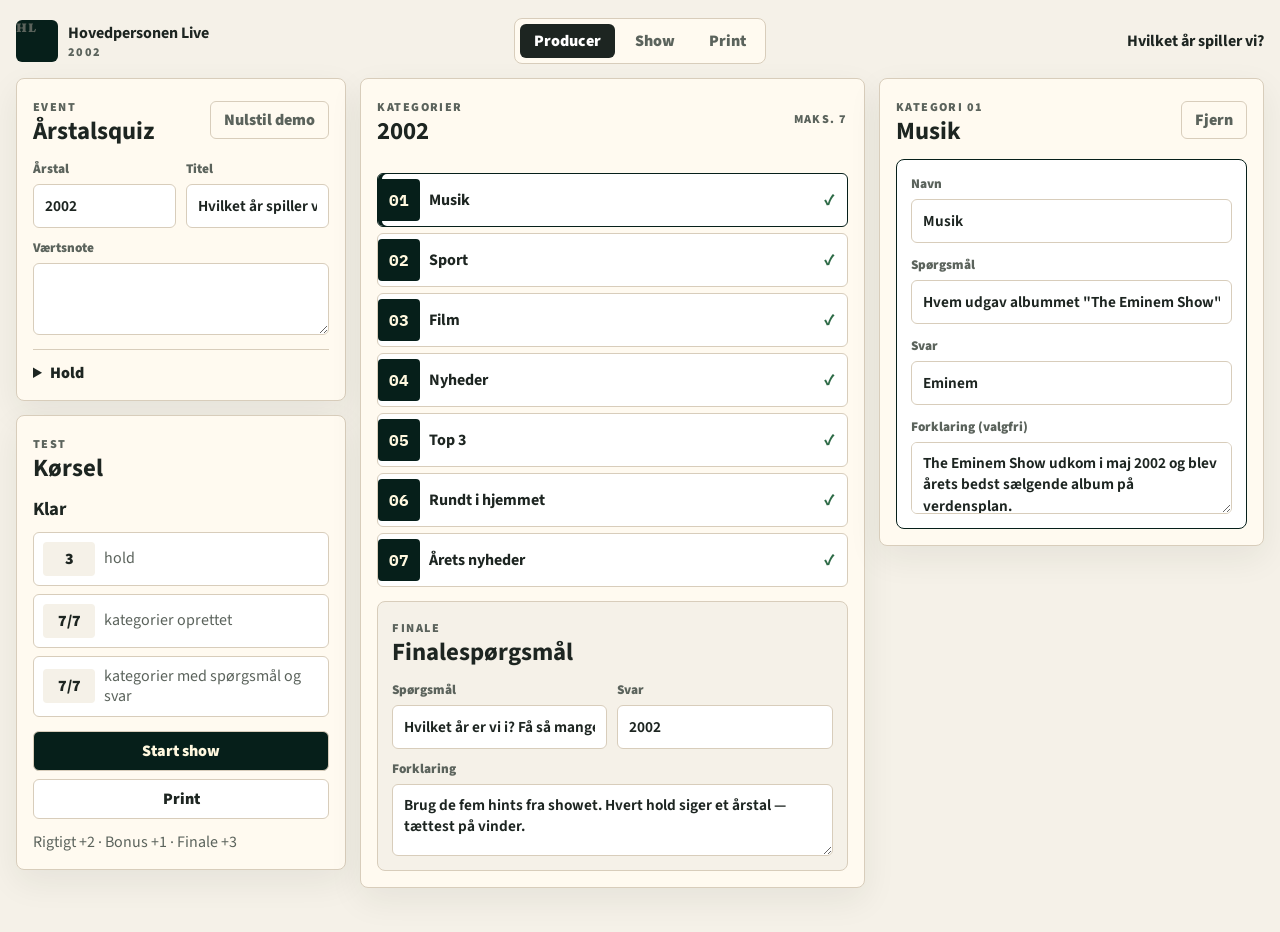
==== commit 2a25b001: "style(design): FINDING-001 — load Fraunces + IBM Plex Mono, fix font stacks index.html: add Fraunces" ====
--- a/index.html
+++ b/index.html
@@ -6,7 +6,7 @@
     <title>Hovedpersonen Live — Årstalsquiz</title>
     <link rel="preconnect" href="https://fonts.googleapis.com" />
     <link rel="preconnect" href="https://fonts.gstatic.com" crossorigin />
-    <link href="https://fonts.googleapis.com/css2?family=Source+Sans+3:wght@400;650;800;900&display=swap" rel="stylesheet" />
+    <link href="https://fonts.googleapis.com/css2?family=Fraunces:ital,opsz,wght@0,9..144,100..900;1,9..144,100..900&family=IBM+Plex+Mono:wght@400;500;700&family=Source+Sans+3:wght@400;600;700;900&display=swap" rel="stylesheet" />
     <link rel="stylesheet" href="./src/styles.css" />
   </head>
   <body>
--- a/src/styles.css
+++ b/src/styles.css
@@ -42,14 +42,14 @@
 button:hover, button:focus-visible,
 input:focus, textarea:focus, select:focus, summary:focus-visible {
   border-color: var(--info);
-  outline: 3px solid rgba(49, 93, 125, 0.18);
+  outline: 3px solid rgba(49, 93, 125, 0.65);
 }
 
 .primary { background: var(--stage); color: var(--stage-ink); }
 .secondary { background: white; }
 .success { background: var(--success); color: white; }
 .danger { background: var(--danger); color: white; }
-.ghost { min-height: 34px; background: transparent; color: var(--muted); }
+.ghost { min-height: 38px; background: transparent; color: var(--muted); }
 
 .app-shell {
   width: min(1480px, calc(100% - 32px));
@@ -84,7 +84,7 @@
   border-radius: 6px;
   background: var(--stage);
   color: var(--stage-ink);
-  font-family: Georgia, serif;
+  font-family: "Fraunces", Georgia, serif;
   font-weight: 900;
 }
 
@@ -95,7 +95,7 @@
   color: var(--muted);
   font-size: 0.76rem;
   font-weight: 900;
-  letter-spacing: 0;
+  letter-spacing: 0.12em;
   text-transform: uppercase;
 }
 
@@ -256,7 +256,7 @@
   border-radius: 4px;
   background: var(--stage);
   color: var(--stage-ink);
-  font-family: Consolas, "IBM Plex Mono", monospace;
+  font-family: "IBM Plex Mono", Consolas, monospace;
   font-weight: 900;
 }
 
@@ -306,7 +306,7 @@
   border-bottom: 1px solid rgba(255, 248, 223, 0.16);
   background: rgba(255, 255, 255, 0.04);
   color: var(--stage-muted);
-  font-family: Consolas, "IBM Plex Mono", monospace;
+  font-family: "IBM Plex Mono", Consolas, monospace;
   font-weight: 900;
 }
 
@@ -350,7 +350,7 @@
   border-radius: 4px;
   background: rgba(255, 248, 223, 0.14);
   color: var(--stage-muted);
-  font-family: Consolas, "IBM Plex Mono", monospace;
+  font-family: "IBM Plex Mono", Consolas, monospace;
   font-weight: 900;
 }
 
@@ -364,7 +364,7 @@
 .live-score-row em {
   margin-left: auto;
   color: #ffe19a;
-  font-family: Consolas, "IBM Plex Mono", monospace;
+  font-family: "IBM Plex Mono", Consolas, monospace;
   font-style: normal;
   font-weight: 900;
 }
@@ -379,7 +379,7 @@
 .bonus-actions span {
   align-self: center;
   color: var(--stage-muted);
-  font-family: Consolas, "IBM Plex Mono", monospace;
+  font-family: "IBM Plex Mono", Consolas, monospace;
   font-size: 0.84rem;
   font-weight: 900;
   text-transform: uppercase;
@@ -410,7 +410,7 @@
 
 .team-card h1, .winner h1 {
   margin: 10px 0 16px;
-  font-family: Georgia, "Times New Roman", serif;
+  font-family: "Fraunces", Georgia, "Times New Roman", serif;
   font-size: clamp(3.4rem, 8vw, 7.2rem);
   line-height: 0.86;
 }
@@ -432,7 +432,7 @@
   padding: 12px 14px;
   background: rgba(215, 179, 90, 0.14);
   color: var(--stage-ink);
-  font-family: Consolas, "IBM Plex Mono", monospace;
+  font-family: "IBM Plex Mono", Consolas, monospace;
   font-weight: 900;
 }
 
@@ -448,7 +448,7 @@
 .story-card h2 {
   max-width: 980px;
   margin: 10px 0 24px;
-  font-family: Georgia, "Times New Roman", serif;
+  font-family: "Fraunces", Georgia, "Times New Roman", serif;
   font-size: clamp(2.2rem, 4.4vw, 4.8rem);
   line-height: 1.05;
 }
@@ -500,7 +500,7 @@
 
 .intro-year h1 {
   margin: 12px 0 16px;
-  font-family: Georgia, "Times New Roman", serif;
+  font-family: "Fraunces", Georgia, "Times New Roman", serif;
   font-size: clamp(7rem, 20vw, 18rem);
   line-height: 0.85;
   letter-spacing: -0.03em;
@@ -527,6 +527,7 @@
 .cat-board-count-5 { grid-template-columns: repeat(3, minmax(0, 1fr)); }
 .cat-board-count-6 { grid-template-columns: repeat(3, minmax(0, 1fr)); }
 .cat-board-count-7 { grid-template-columns: repeat(4, minmax(0, 1fr)); }
+.cat-board-count-7 .cat-tile:last-child { grid-column: span 2; }
 
 .cat-tile {
   min-height: clamp(80px, 12vh, 140px);
@@ -535,7 +536,7 @@
   padding: 18px;
   background: rgba(215, 179, 90, 0.1);
   color: var(--stage-ink);
-  font-family: Georgia, "Times New Roman", serif;
+  font-family: "Fraunces", Georgia, "Times New Roman", serif;
   font-size: clamp(1.3rem, 2.8vw, 2.4rem);
   font-weight: 900;
   letter-spacing: 0;
@@ -625,7 +626,7 @@
 }
 
 .final-scores span, .final-scores em {
-  font-family: Consolas, "IBM Plex Mono", monospace;
+  font-family: "IBM Plex Mono", Consolas, monospace;
   font-style: normal;
   font-weight: 900;
 }
@@ -648,7 +649,7 @@
   background: white;
   color: #111;
   box-shadow: none;
-  font-family: Georgia, "Times New Roman", serif;
+  font-family: "Fraunces", Georgia, "Times New Roman", serif;
 }
 
 .print-sheet h2 {
@@ -694,6 +695,24 @@
   }
 }
 
+@media (max-width: 768px) {
+  .top-bar { flex-direction: column; align-items: stretch; }
+
+  .view-tabs button { flex: 1; }
+
+  .cat-board-count-3,
+  .cat-board-count-4,
+  .cat-board-count-5,
+  .cat-board-count-6,
+  .cat-board-count-7 {
+    grid-template-columns: 1fr;
+  }
+
+  .cat-board-count-7 .cat-tile:last-child { grid-column: span 1; }
+
+  .stage-rail { font-size: 0.85rem; }
+}
+
 /* ── PRINT MEDIA ──────────────────────────────────────────── */
 
 @media print {
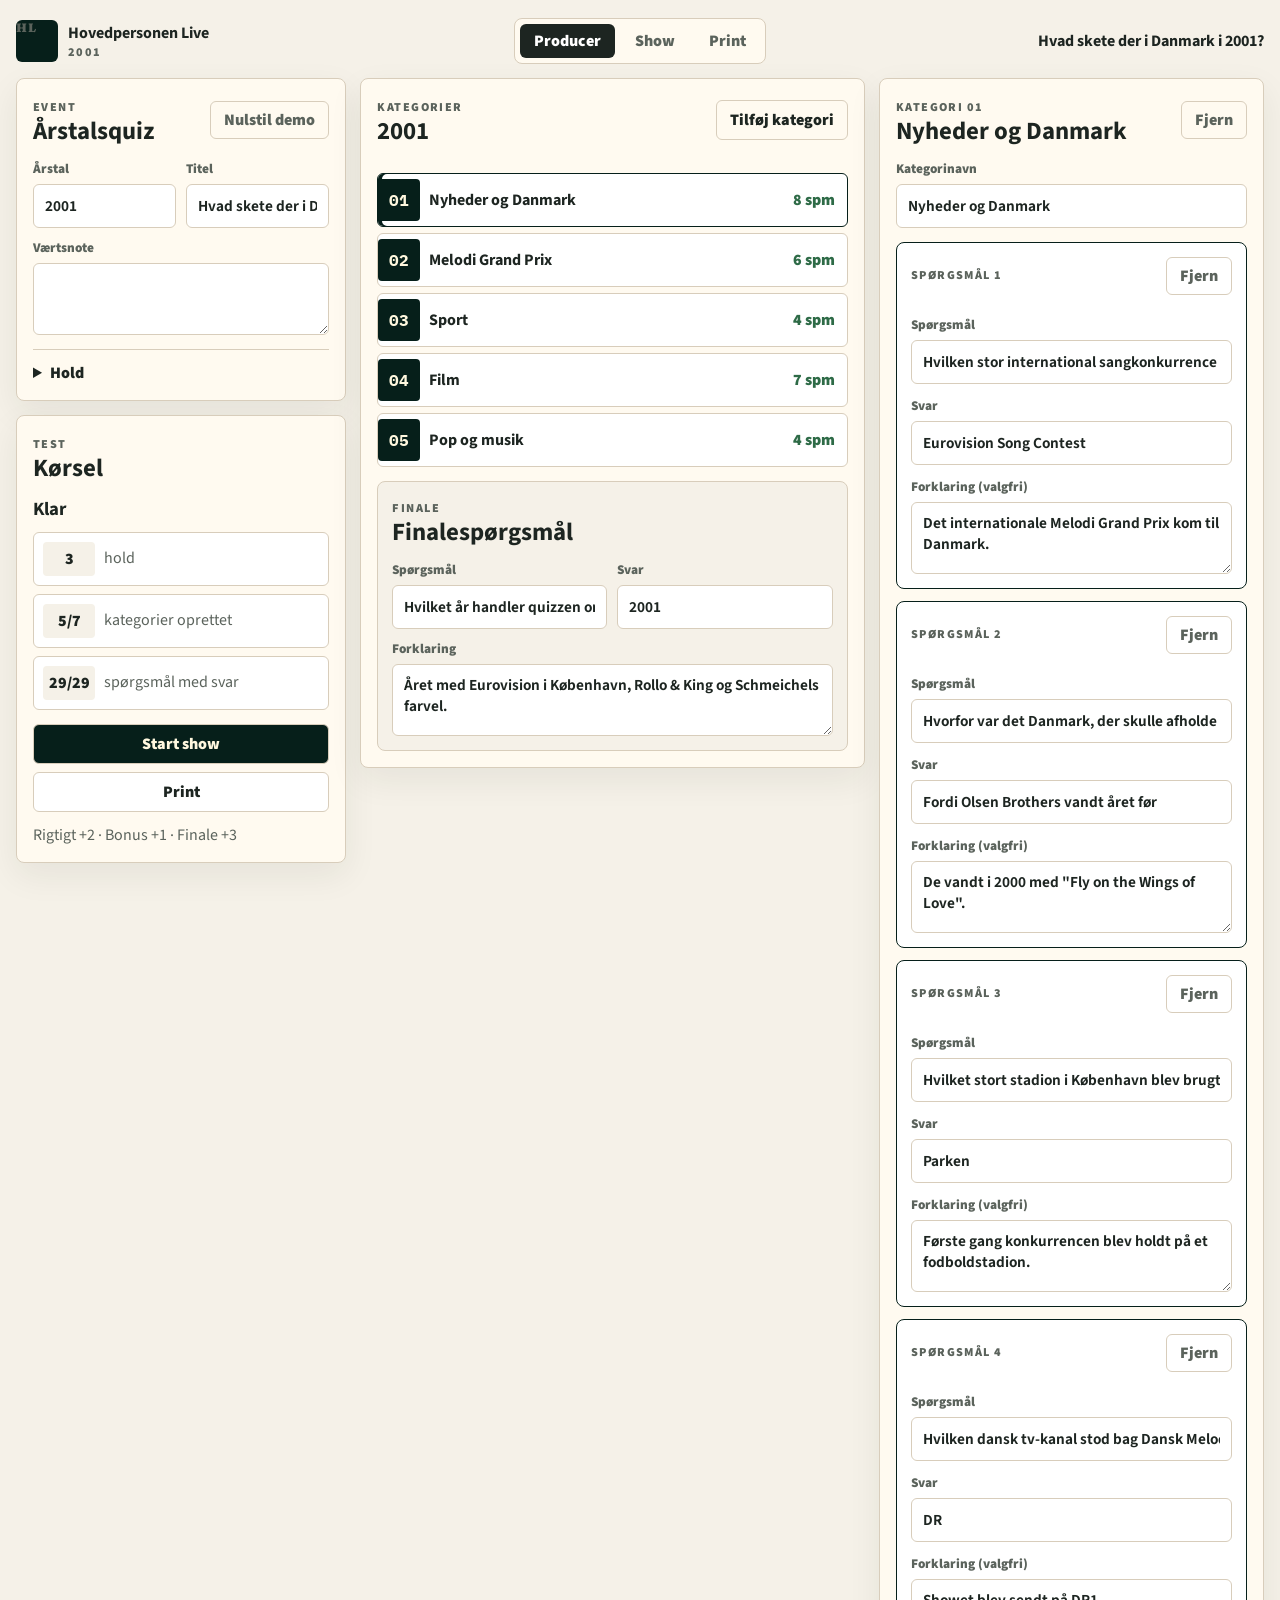
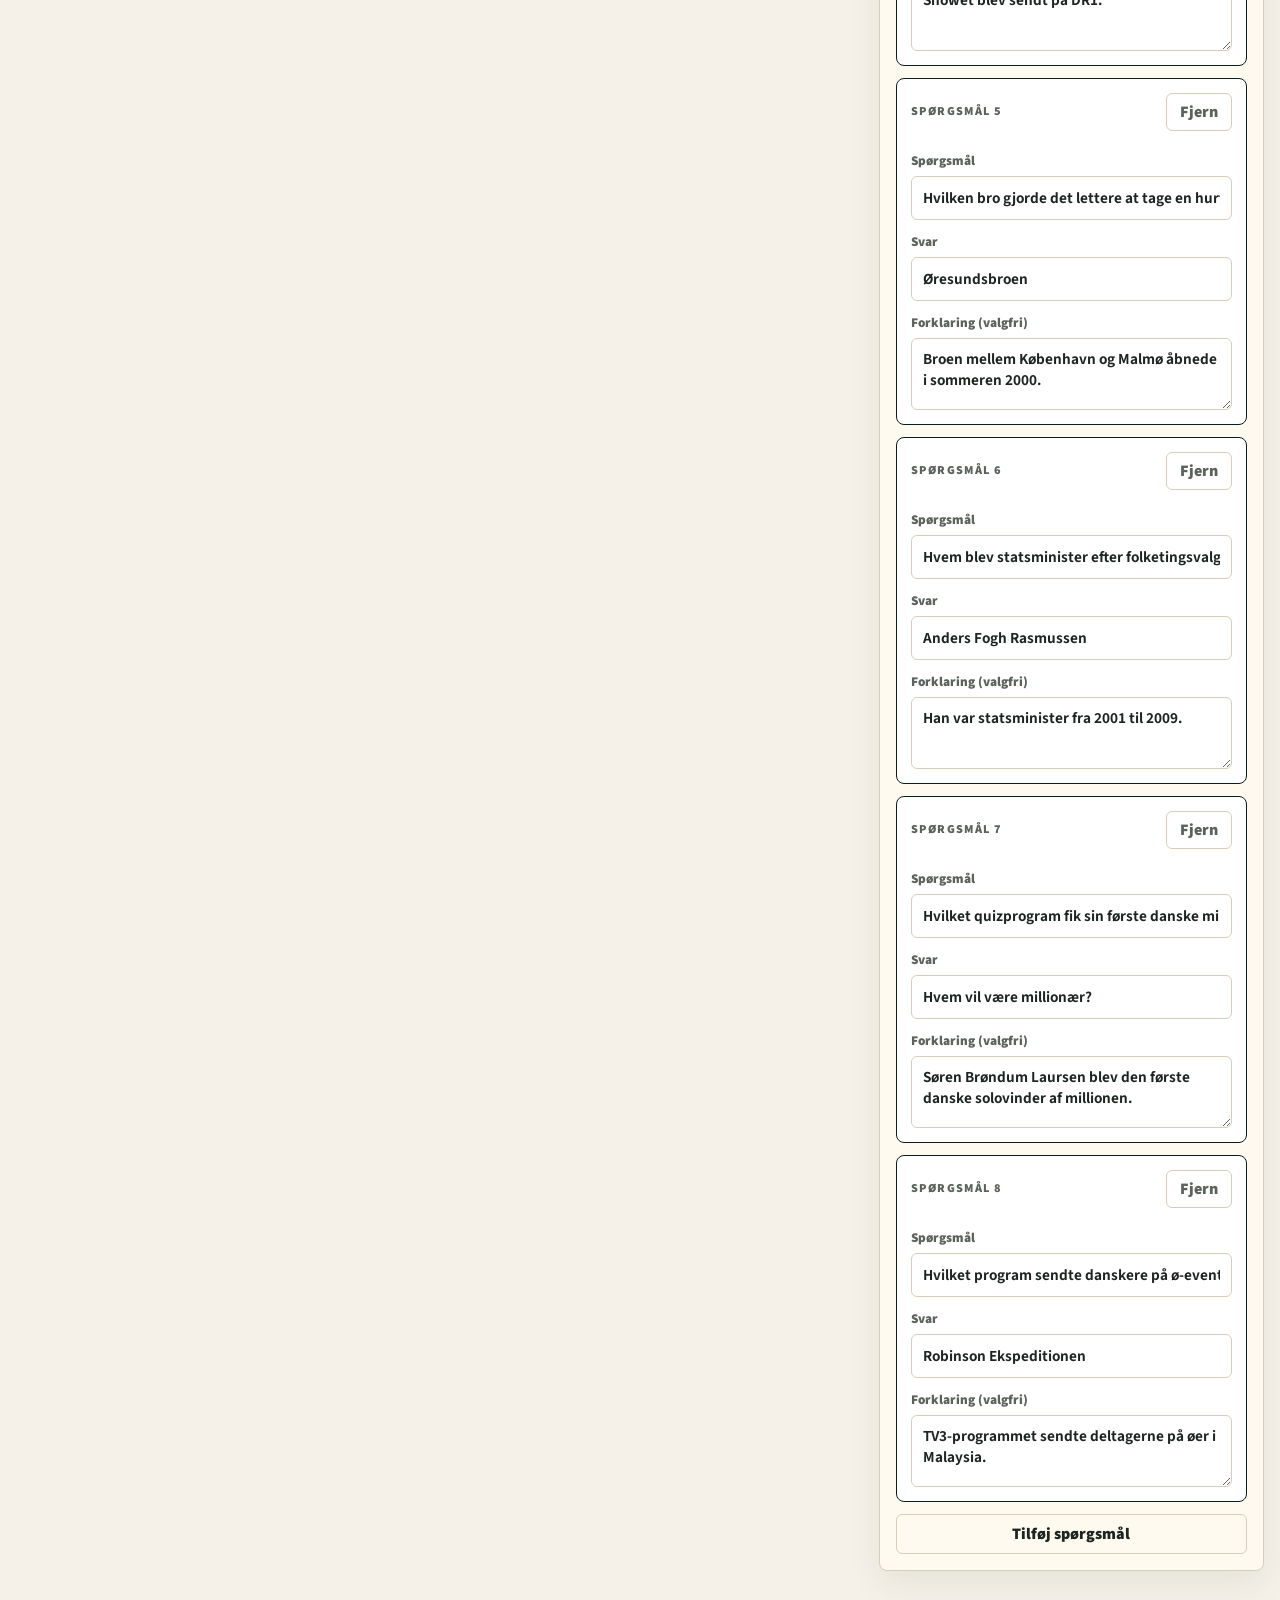
==== commit a777b588: "Add ?v=6 cache-busting to script/style tags Force browsers to fetch fresh JS/CSS instead of stale ca" ====
--- a/index.html
+++ b/index.html
@@ -7,12 +7,12 @@
     <link rel="preconnect" href="https://fonts.googleapis.com" />
     <link rel="preconnect" href="https://fonts.gstatic.com" crossorigin />
     <link href="https://fonts.googleapis.com/css2?family=Fraunces:ital,opsz,wght@0,9..144,100..900;1,9..144,100..900&family=IBM+Plex+Mono:wght@400;500;700&family=Source+Sans+3:wght@400;600;700;900&display=swap" rel="stylesheet" />
-    <link rel="stylesheet" href="./src/styles.css" />
+    <link rel="stylesheet" href="./src/styles.css?v=6" />
   </head>
   <body>
     <div id="root"></div>
-    <script src="./src/content.js"></script>
-    <script src="./src/game.js"></script>
-    <script src="./src/app.js"></script>
+    <script src="./src/content.js?v=6"></script>
+    <script src="./src/game.js?v=6"></script>
+    <script src="./src/app.js?v=6"></script>
   </body>
 </html>
--- a/src/styles.css
+++ b/src/styles.css
@@ -470,6 +470,44 @@
 
 .host-controls .secondary { color: var(--ink); }
 
+/* Præsentér-knap i topbaren */
+.present-btn {
+  margin-left: 12px;
+  background: var(--stage);
+  color: var(--stage-ink);
+  border-color: var(--stage);
+}
+.present-btn:hover, .present-btn:focus-visible { background: var(--stage-panel); }
+
+/* ── PRESENTATION MODE (clean audience display) ───────────── */
+.present-mode {
+  width: 100%;
+  margin: 0;
+  padding: 0;
+  min-height: 100vh;
+  background: var(--stage);
+}
+.present-mode .top-bar { display: none; }
+.present-mode .host-controls,
+.present-mode .bonus-actions { display: none !important; }
+.present-mode .show-stage {
+  min-height: 100vh;
+  border-radius: 0;
+  box-shadow: none;
+}
+.present-exit {
+  position: fixed;
+  bottom: 14px;
+  right: 14px;
+  z-index: 50;
+  opacity: 0.12;
+  background: rgba(0, 0, 0, 0.45);
+  color: var(--stage-ink);
+  border-color: rgba(255, 248, 223, 0.3);
+  transition: opacity 0.2s;
+}
+.present-exit:hover, .present-exit:focus-visible { opacity: 1; }
+
 /* Reveal */
 
 .is-reveal .story-card {
@@ -541,12 +579,34 @@
   font-weight: 900;
   letter-spacing: 0;
   cursor: pointer;
-  transition: background 0.1s, border-color 0.1s;
-}
+  transition: filter 0.1s;
+  display: flex;
+  flex-direction: column;
+  align-items: center;
+  justify-content: center;
+  gap: 8px;
+  text-align: center;
+}
+
+.cat-tile-count {
+  font-family: "IBM Plex Mono", monospace;
+  font-size: 0.8rem;
+  font-weight: 500;
+  letter-spacing: 0.06em;
+  opacity: 0.7;
+}
+
+/* Broadcast accent rotation — muted jewel tones, distinguishable at projector distance */
+.cat-tile:nth-child(7n+1) { background: #0d3d34; border-color: rgba(20, 90, 75, 0.6); }
+.cat-tile:nth-child(7n+2) { background: #18284e; border-color: rgba(35, 65, 120, 0.6); }
+.cat-tile:nth-child(7n+3) { background: #2e1a3a; border-color: rgba(75, 45, 100, 0.6); }
+.cat-tile:nth-child(7n+4) { background: #3a1520; border-color: rgba(100, 35, 55, 0.6); }
+.cat-tile:nth-child(7n+5) { background: #0f3020; border-color: rgba(20, 80, 50, 0.6); }
+.cat-tile:nth-child(7n+6) { background: #2c1808; border-color: rgba(90, 55, 20, 0.6); }
+.cat-tile:nth-child(7n+7) { background: #142440; border-color: rgba(30, 55, 95, 0.6); }
 
 .cat-tile:hover:not(:disabled) {
-  background: rgba(215, 179, 90, 0.22);
-  border-color: var(--signal);
+  filter: brightness(1.35);
 }
 
 .cat-tile:focus-visible {
